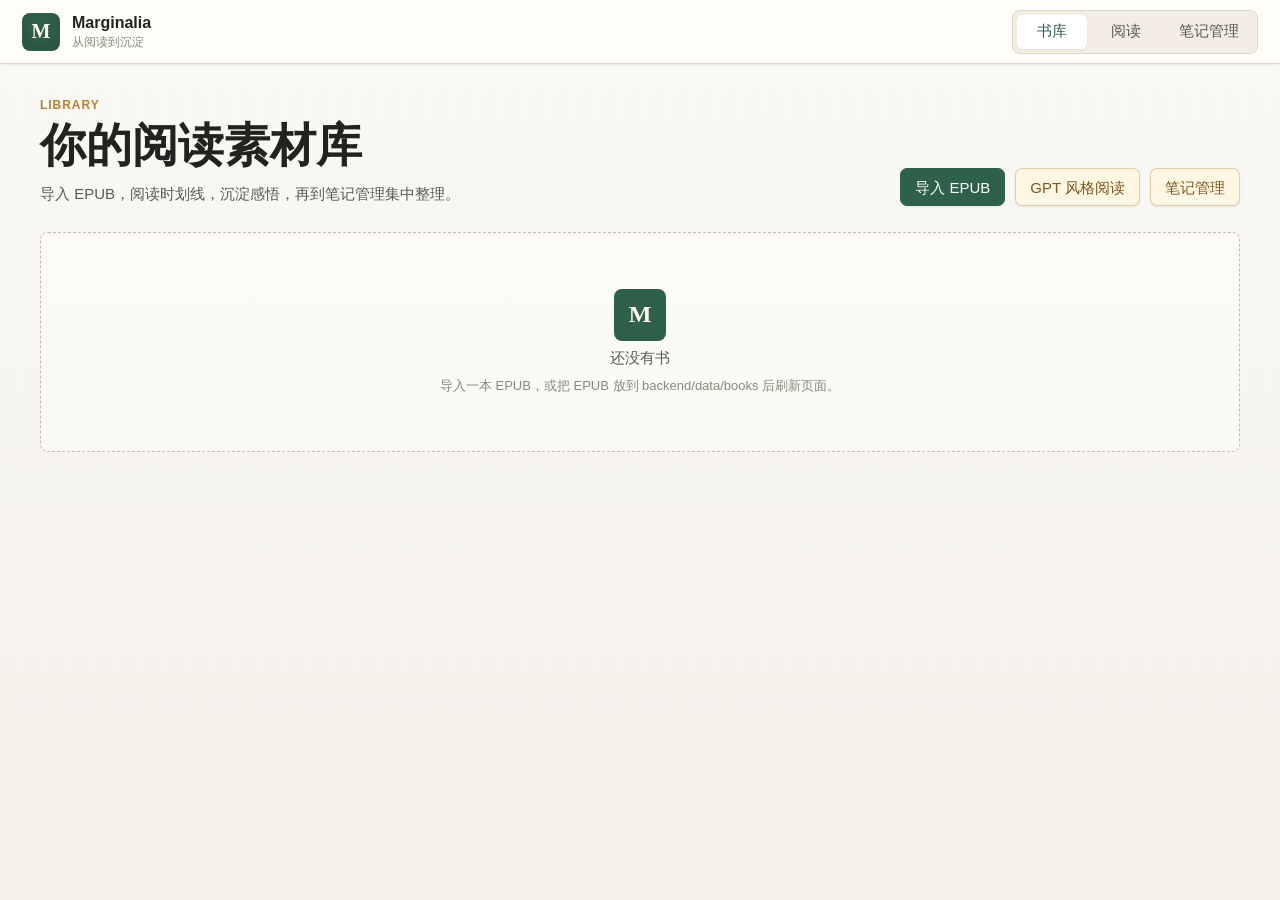
==== frontend/index.html @ d023eeb9 "Fix six reader-rework review findings 1. README.md: rewrite /book-chat/ description (it is a GPT-sty" ====
<!DOCTYPE html>
<html lang="zh-CN">
<head>
  <meta charset="UTF-8">
  <meta name="viewport" content="width=device-width, initial-scale=1.0, viewport-fit=cover">
  <meta name="theme-color" content="#2f3a32">
  <meta name="description" content="Marginalia - 阅读划线、读书感悟与笔记管理">
  <link rel="manifest" href="manifest.json">
  <title>Marginalia</title>
  <link rel="stylesheet" href="style.css?v=34">
  <script src="jszip.min.js"></script>
  <script src="epub.min.js"></script>
</head>
<body>
  <div id="app" class="app-container">
    <nav class="app-nav" aria-label="主导航">
      <div class="brand">
        <span class="brand-mark">M</span>
        <div class="brand-copy">
          <strong>Marginalia</strong>
          <span>从阅读到沉淀</span>
        </div>
      </div>
      <div class="nav-tabs">
        <button class="nav-tab active" id="btn-nav-library" type="button">
          <span class="nav-tab-icon" aria-hidden="true">▤</span><span>书库</span>
        </button>
        <button class="nav-tab" id="btn-nav-read" type="button">
          <span class="nav-tab-icon" aria-hidden="true">◇</span><span>阅读</span>
        </button>
        <button class="nav-tab" id="btn-nav-create" type="button">
          <span class="nav-tab-icon" aria-hidden="true">✎</span><span>笔记管理</span>
        </button>
      </div>
    </nav>

    <section class="operation-status" id="operation-status" aria-live="polite" hidden>
      <div class="operation-status-copy">
        <strong id="operation-status-message">正在处理书籍…</strong>
        <span id="operation-status-detail"></span>
      </div>
      <div class="operation-status-progress" id="operation-status-progress" hidden
           role="progressbar" aria-valuemin="0" aria-valuemax="100">
        <div class="operation-status-progress-bar" id="operation-status-progress-bar"></div>
      </div>
      <button class="btn btn-ghost btn-sm" id="btn-operation-retry" type="button" hidden>重试上传</button>
      <button class="operation-status-close" id="btn-operation-close" type="button" title="关闭提示">×</button>
    </section>

    <div id="library-view" class="view active">
      <header class="library-header">
        <div class="page-heading">
          <span class="eyebrow">Library</span>
          <h1 class="app-title">你的阅读素材库</h1>
          <p class="app-subtitle">导入 EPUB，阅读时划线，沉淀感悟，再到笔记管理集中整理。</p>
        </div>
        <div class="library-actions">
          <label class="btn btn-primary import-btn">
            导入 EPUB
            <input type="file" id="file-input" accept=".epub" hidden>
          </label>
          <a class="btn btn-secondary" id="btn-book-chat" href="/book-chat/">GPT 风格阅读</a>
          <button class="btn btn-secondary" id="btn-library-create" type="button">笔记管理</button>
        </div>
      </header>

      <main class="book-list" id="book-list">
        <div class="empty-state" id="empty-library">
          <div class="empty-icon">M</div>
          <p>还没有书</p>
          <p class="empty-hint">导入一本 EPUB，或把 EPUB 放到 backend/data/books 后刷新页面。</p>
        </div>
      </main>
    </div>

    <div id="reader-view" class="view">
      <div class="reader-toolbar">
        <div class="reader-toolbar-leading">
          <button class="btn btn-ghost" id="btn-back" title="返回主界面" type="button" aria-label="返回主界面">←</button>
          <span class="reader-product-name">Marginalia</span>
        </div>
        <div class="toolbar-info">
          <span class="book-title-label" id="toolbar-book-title">未打开书籍</span>
          <span class="chapter-label" id="toolbar-chapter">选择一本书开始阅读</span>
        </div>
        <button class="btn btn-secondary reader-tools-trigger" id="btn-reader-tools" type="button"
                aria-expanded="false" aria-controls="reader-tool-panel">
          工具
        </button>
      </div>

      <div class="reader-tool-panel" id="reader-tool-panel" hidden>
        <div class="reader-tool-actions" aria-label="阅读工具">
          <button class="btn btn-ghost" id="btn-toggle-navigator" title="切换目录与书签" type="button"
                  aria-expanded="false" aria-controls="reader-navigator">目录与书签</button>
          <button class="btn btn-ghost" id="btn-add-bookmark" title="添加当前位置为书签" type="button">书签</button>
          <button class="btn btn-ghost" id="btn-toggle-notes" title="切换划线面板" type="button"
                  aria-expanded="false" aria-controls="notes-panel">划线面板</button>
          <button class="btn btn-ghost" id="btn-toggle-search" title="搜索本书" type="button"
                  aria-expanded="false" aria-controls="search-panel">搜索</button>
          <button class="btn btn-ghost" id="btn-toggle-reader-auto-hide" title="切换阅读控制栏自动收起" type="button"
                  aria-pressed="true">自动收起：开</button>
          <button class="btn btn-ghost btn-sync" id="btn-sync" disabled type="button">
            <span class="sync-label">同步</span>
            <span class="sync-badge" id="sync-badge" hidden>0</span>
          </button>
        </div>
        <section class="reader-typography" aria-labelledby="reader-typography-title">
          <div class="reader-typography-heading">
            <strong id="reader-typography-title">阅读排版</strong>
            <span>仅调整正文显示，不改变书籍内容</span>
          </div>
          <div class="reader-typography-fields">
            <label class="reader-font-family-field" for="reader-font-family">
              <span>阅读字体</span>
              <select id="reader-font-family">
                <option value="original">原书排版</option>
                <option value="serif">宋体</option>
                <option value="sans">黑体</option>
                <option value="kai">楷体</option>
              </select>
            </label>
            <div class="reader-font-size-field" role="group" aria-labelledby="reader-font-size-label">
              <div class="reader-typography-value-row">
                <span id="reader-font-size-label">正文字号</span>
                <output id="reader-font-size-value" for="reader-font-size">100%</output>
              </div>
              <div class="reader-font-size-controls">
                <button class="btn btn-ghost reader-font-step" id="btn-reader-font-decrease" type="button" aria-label="减小正文字号">A−</button>
                <input id="reader-font-size" type="range" min="60" max="200" step="5" value="100" aria-label="正文字号百分比">
                <button class="btn btn-ghost btn-sm" id="btn-reader-font-reset" type="button">恢复默认</button>
                <button class="btn btn-ghost reader-font-step" id="btn-reader-font-increase" type="button" aria-label="增大正文字号">A＋</button>
              </div>
            </div>
            <div class="reader-spacing-field" role="group" aria-labelledby="reader-line-height-label">
              <div class="reader-typography-value-row">
                <span id="reader-line-height-label">行间距</span>
                <output id="reader-line-height-value" for="reader-line-height">1.7</output>
              </div>
              <div class="reader-spacing-controls">
                <input id="reader-line-height" type="range" min="1.2" max="2.4" step="0.1" value="1.7" aria-label="正文行间距">
                <button class="btn btn-ghost btn-sm" id="btn-reader-line-height-reset" type="button">恢复默认</button>
              </div>
            </div>
            <div class="reader-spacing-field" role="group" aria-labelledby="reader-paragraph-spacing-label">
              <div class="reader-typography-value-row">
                <span id="reader-paragraph-spacing-label">段落间距</span>
                <output id="reader-paragraph-spacing-value" for="reader-paragraph-spacing">0.5em</output>
              </div>
              <div class="reader-spacing-controls">
                <input id="reader-paragraph-spacing" type="range" min="0" max="2" step="0.1" value="0.5" aria-label="正文段落间距">
                <button class="btn btn-ghost btn-sm" id="btn-reader-paragraph-spacing-reset" type="button">恢复默认</button>
              </div>
            </div>
          </div>
        </section>
      </div>

      <aside class="reader-navigator collapsed" id="reader-navigator" aria-label="目录与书签" aria-hidden="true">
        <div class="reader-navigator-header">
          <div>
            <span class="eyebrow">Navigation</span>
            <h3>目录与书签</h3>
          </div>
          <button class="btn btn-ghost btn-sm" id="btn-close-navigator" type="button" aria-label="收起目录与书签">收起</button>
        </div>
        <div class="reader-navigator-content">
          <section class="toc-section" aria-labelledby="toc-heading">
            <div class="navigator-section-heading" id="toc-heading">章节目录</div>
            <nav class="toc-list" id="toc-list" aria-label="章节目录">
              <div class="empty-toc">正在读取目录…</div>
            </nav>
          </section>
          <section class="bookmarks-section" aria-labelledby="bookmarks-heading">
            <div class="navigator-section-heading" id="bookmarks-heading">
              <span>书签</span>
              <span class="bookmarks-count" id="bookmarks-count">0</span>
            </div>
            <div class="bookmarks-list" id="bookmarks-list">
              <div class="empty-bookmarks">还没有书签</div>
            </div>
          </section>
        </div>
        <div class="reader-location" aria-label="当前位置">
          <span class="progress-text" id="progress-text">0%</span>
          <span class="page-text" id="page-text">页码计算中...</span>
        </div>
      </aside>

      <button class="reader-navigator-reveal" id="btn-reveal-navigator" type="button"
              aria-label="展开目录与书签" title="展开目录与书签">目录</button>

      <div class="reader-main notes-collapsed">
        <div class="reader-viewport">
          <div class="reader-epub-host" id="epub-container">
          <div class="reader-loading" id="reader-loading" role="status" aria-live="polite" hidden>
            <div class="reader-loading-spinner" aria-hidden="true"></div>
            <div class="reader-loading-copy">
              <strong id="reader-loading-message">正在加载…</strong>
              <span id="reader-loading-detail">请稍候</span>
            </div>
            <div class="reader-loading-progress" id="reader-loading-progress" hidden>
              <div class="reader-loading-progress-bar" id="reader-loading-progress-bar"></div>
              <span class="reader-loading-progress-text" id="reader-loading-progress-text">0%</span>
            </div>
          </div>
          </div>
          <aside class="search-panel" id="search-panel" hidden>
            <div class="search-panel-header">
              <div class="search-panel-title">
                <h3>搜索本书</h3>
                <span class="search-count" id="search-count">0 条</span>
              </div>
              <button class="btn btn-ghost btn-sm mobile-panel-close" id="btn-close-search-panel" type="button">关闭</button>
              <div class="toolbar-search" id="toolbar-search" hidden>
                <input class="search-input" id="search-input" placeholder="搜索本书…" aria-label="搜索本书" type="search" autocomplete="off">
                <button class="btn btn-primary btn-search" id="btn-search" title="搜索" type="button">搜索</button>
                <button class="btn btn-ghost btn-search-close" id="btn-search-close" title="关闭搜索" type="button" hidden>关闭</button>
              </div>
            </div>
            <div class="search-results" id="search-results">
              <div class="empty-search">输入关键词搜索本书内容</div>
            </div>
          </aside>
        </div>
        <aside class="notes-panel collapsed" id="notes-panel">
          <div class="notes-panel-header">
            <div>
              <h3>划线与感悟</h3>
              <p>展开后可定位原文或编辑感悟。</p>
            </div>
            <div class="notes-panel-actions">
              <span class="notes-count" id="notes-count">0 条</span>
              <button class="btn btn-ghost btn-sm mobile-panel-close" id="btn-close-notes-panel" type="button">关闭</button>
            </div>
          </div>
          <div class="notes-list" id="notes-list">
            <div class="empty-notes">
              <p>选中文字开始划线</p>
              <p class="empty-hint">划线后可以补充感悟和标签。</p>
            </div>
          </div>
        </aside>
      </div>

      <button class="reader-notes-reveal" id="btn-reveal-notes" type="button"
              aria-label="展开划线与感悟" title="展开划线与感悟">划线</button>

      <button class="reader-panel-backdrop" id="reader-panel-backdrop" type="button"
              aria-label="关闭阅读工具面板" hidden></button>

      <button class="reader-chrome-reveal" id="btn-reveal-reader-chrome" type="button"
              aria-label="显示阅读控制栏" title="显示阅读控制栏">工具栏</button>

    </div>

    <div id="creation-view" class="view">
      <header class="creation-header notes-management-header notes-shell-section">
        <button class="btn btn-ghost" id="btn-notes-back" type="button">返回主界面</button>
        <div class="page-heading">
          <span class="eyebrow">Notes</span>
          <h1>笔记管理</h1>
          <p>集中整理划线、感悟与同步状态。</p>
        </div>
        <div class="creation-actions notes-management-actions">
          <span class="notes-data-status" id="notes-data-status">尚未加载笔记</span>
          <button class="btn btn-primary" id="btn-export-notes-markdown" type="button" aria-describedby="notes-export-help">导出 Markdown</button>
          <span class="visually-hidden" id="notes-export-help">在线导出完整筛选结果；离线导出可能不完整。待同步和回收站视图不可导出。</span>
          <button class="btn btn-secondary" id="btn-toggle-notes-trash" type="button" aria-pressed="false">回收站</button>
        </div>
      </header>

      <section class="notes-filter-row notes-shell-section" aria-label="筛选笔记">
        <label class="notes-search-field">
          <span>搜索笔记</span>
          <input id="notes-search" type="search" placeholder="搜索划线或感悟">
        </label>
        <label>
          <span>书籍</span>
          <select id="notes-book-filter"><option value="">全部书籍</option></select>
        </label>
        <label>
          <span>标签</span>
          <select id="notes-tag-filter"><option value="">全部标签</option></select>
        </label>
        <label>
          <span>内容类型</span>
          <select id="notes-kind-filter">
            <option value="">全部类型</option>
            <option value="highlight">仅划线</option>
            <option value="reflected">有感悟</option>
          </select>
        </label>
        <label>
          <span>高亮颜色</span>
          <select id="notes-color-filter"><option value="">全部颜色</option><option value="yellow">黄色</option><option value="green">绿色</option><option value="blue">蓝色</option><option value="pink">粉色</option></select>
        </label>
        <label>
          <span>排序</span>
          <select id="notes-sort">
            <option value="updated_desc">最近更新</option>
            <option value="created_desc">最近创建</option>
            <option value="book">书名</option>
            <option value="position">阅读位置</option>
          </select>
        </label>
        <label class="notes-pending-filter">
          <span>数据范围</span>
          <select id="notes-pending-only">
            <option value="all">全部数据</option>
            <option value="pending">待同步</option>
          </select>
        </label>
        <button class="btn btn-ghost" id="btn-clear-note-filters" type="button">清空筛选</button>
      </section>

      <section class="notes-batch-bar notes-shell-section" aria-label="批量操作">
        <label><input id="notes-select-page" type="checkbox" aria-label="全选当前页"> 全选当前页</label>
        <strong id="notes-selection-count">已选择 0 条</strong>
        <button class="btn btn-secondary btn-sm" id="btn-batch-add-tag" type="button" disabled>添加标签</button>
        <button class="btn btn-secondary btn-sm" id="btn-batch-remove-tag" type="button" disabled>移除标签</button>
        <button class="btn btn-danger btn-sm" id="btn-batch-trash" type="button" disabled>移入回收站</button>
      </section>

      <section class="notes-trash-actions notes-shell-section" id="notes-trash-actions" aria-label="回收站操作" hidden>
        <button class="btn btn-secondary" id="btn-batch-restore" type="button" disabled>恢复</button>
        <button class="btn btn-danger" id="btn-batch-delete" type="button" disabled>永久删除</button>
        <button class="btn btn-danger" id="btn-empty-trash" type="button">清空回收站</button>
      </section>

      <main class="notes-management-layout notes-shell-section">
        <section class="notes-list-pane" aria-label="笔记列表">
          <div class="notes-management-list" id="notes-management-list">
            <div class="empty-state notes-empty-state">
              <p>还没有可显示的笔记</p>
              <p class="empty-hint">数据加载将在下一阶段接入。</p>
            </div>
          </div>
          <nav class="notes-pagination" aria-label="笔记分页">
            <button class="btn btn-ghost btn-sm" id="btn-notes-previous" type="button" disabled>上一页</button>
            <span id="notes-page-status">第 1 页</span>
            <button class="btn btn-ghost btn-sm" id="btn-notes-next" type="button" disabled>下一页</button>
          </nav>
        </section>
        <aside class="notes-detail-pane" id="notes-detail-pane" aria-label="笔记详情">
          <div class="empty-state">
            <p>选择一条笔记查看详情</p>
            <p class="empty-hint">可编辑感悟、标签和高亮颜色。</p>
          </div>
        </aside>
      </main>

      <div id="notes-unsaved-dialog" class="modal-overlay" hidden>
        <div class="modal-card" role="dialog" aria-modal="true" aria-labelledby="notes-unsaved-title">
          <div class="modal-header"><h3 id="notes-unsaved-title">有未保存的修改</h3></div>
          <div class="modal-body"><p>离开前要如何处理当前修改？</p></div>
          <div class="modal-footer">
            <button class="btn btn-ghost" type="button">取消</button>
            <button class="btn btn-secondary" type="button">放弃修改</button>
            <button class="btn btn-primary" type="button">保存并继续</button>
          </div>
        </div>
      </div>

      <div id="notes-count-confirm-dialog" class="modal-overlay" hidden>
        <div class="modal-card" role="dialog" aria-modal="true" aria-labelledby="notes-count-confirm-title">
          <div class="modal-header"><h3 id="notes-count-confirm-title">确认批量操作</h3></div>
          <div class="modal-body"><p id="notes-count-confirm-message">将处理 0 条笔记。</p><label id="notes-batch-tag-field" hidden>批量标签<input id="notes-batch-tags" aria-label="批量标签" placeholder="标签，用逗号分隔"></label></div>
          <div class="modal-footer">
            <button class="btn btn-ghost" type="button">取消</button>
            <button class="btn btn-danger" type="button">确认</button>
          </div>
        </div>
      </div>

      <p class="visually-hidden" id="notes-live-status" role="status" aria-live="polite">笔记管理页面已打开</p>
    </div>

    <div id="selection-toolbar" class="selection-toolbar" hidden>
      <button class="btn-highlight swatch-yellow" data-color="yellow" title="黄色高亮" aria-label="黄色高亮" type="button"></button>
      <button class="btn-highlight swatch-green" data-color="green" title="绿色高亮" aria-label="绿色高亮" type="button"></button>
      <button class="btn-highlight swatch-blue" data-color="blue" title="蓝色高亮" aria-label="蓝色高亮" type="button"></button>
      <button class="btn-highlight swatch-pink" data-color="pink" title="粉色高亮" aria-label="粉色高亮" type="button"></button>
      <button class="btn-note" id="btn-add-note" title="写感悟" type="button">笔记</button>
    </div>

    <div id="note-modal" class="modal-overlay" hidden>
      <div class="modal-card" role="dialog" aria-modal="true" aria-labelledby="note-modal-title">
        <div class="modal-header">
          <h3 id="note-modal-title">写感悟</h3>
          <button class="btn btn-ghost modal-close" id="btn-close-modal" type="button">关闭</button>
        </div>
        <div class="modal-body">
          <div class="highlight-preview" id="note-preview-text"></div>
          <textarea id="note-textarea" placeholder="写下你的想法" rows="5" aria-label="感悟内容"></textarea>
          <div class="tag-input-area">
            <label class="tag-label" id="tag-input-label" for="tag-input">标签，逗号分隔</label>
            <input type="text" id="tag-input" placeholder="金句, 反思, 哲学" aria-labelledby="tag-input-label">
          </div>
        </div>
        <div class="modal-footer">
          <button class="btn btn-danger btn-sm" id="btn-delete-note" hidden type="button">删除</button>
          <button class="btn btn-primary" id="btn-save-note" type="button">保存</button>
        </div>
      </div>
    </div>

    <div id="book-delete-modal" class="modal-overlay" hidden>
      <div class="modal-card" role="dialog" aria-modal="true" aria-labelledby="book-delete-modal-title" aria-describedby="book-delete-message">
        <div class="modal-header">
          <h3 id="book-delete-modal-title">删除书籍</h3>
          <button class="btn btn-ghost modal-close" id="btn-cancel-book-delete" type="button">取消</button>
        </div>
        <div class="modal-body">
          <p id="book-delete-message"></p>
          <p class="empty-hint">删除后端 AI 数据会同时清理上传的 EPUB、索引和全部问答会话。</p>
        </div>
        <div class="modal-footer">
          <button class="btn btn-secondary" id="btn-delete-local-book" type="button">仅移出本机</button>
          <button class="btn btn-danger" id="btn-delete-all-book-data" type="button">同时删除 AI 数据</button>
        </div>
      </div>
    </div>

    <div id="toast" class="toast" hidden></div>
  </div>

  <script src="app.js?v=34"></script>
</body>
</html>
---- frontend/style.css ----
:root {
  --bg: #f4f1ea;
  --bg-ink: #ebe4d8;
  --surface: #fffdf8;
  --surface-raised: #ffffff;
  --surface-muted: #f8f5ee;
  --paper: #fffaf0;
  --ink: #20231f;
  --ink-soft: #575c50;
  --ink-muted: #87897e;
  --line: #ded6c8;
  --line-strong: #c8bcaa;
  --accent: #2f604a;
  --accent-hover: #244d3b;
  --accent-soft: #e5f0e8;
  --gold: #b8812f;
  --danger: #b34235;
  --success: #2d7d4a;
  --yellow: #f6d86f;
  --green: #9ccc90;
  --blue: #96c3df;
  --pink: #e8a3b0;
  --shadow-sm: 0 1px 2px rgba(55, 45, 31, 0.08);
  --shadow-md: 0 10px 28px rgba(55, 45, 31, 0.12);
  --shadow-lg: 0 22px 60px rgba(55, 45, 31, 0.18);
  --radius: 8px;
  --radius-lg: 12px;
  --transition-fast: 150ms ease;
  --font-sans: -apple-system, BlinkMacSystemFont, "Segoe UI", "PingFang SC", "Microsoft YaHei", sans-serif;
  --font-serif: "Noto Serif SC", "Source Han Serif SC", "Songti SC", Georgia, serif;
  --nav-height: 64px;
  --toolbar-height: 58px;
  --footer-height: 0px;
}

*,
*::before,
*::after {
  box-sizing: border-box;
}

html,
body {
  height: 100%;
  margin: 0;
  overflow: hidden;
  color: var(--ink);
  background:
    linear-gradient(180deg, rgba(255, 255, 255, 0.55), rgba(244, 241, 234, 0.88)),
    repeating-linear-gradient(90deg, rgba(102, 86, 57, 0.025) 0 1px, transparent 1px 12px),
    var(--bg);
  font-family: var(--font-sans);
  font-size: 15px;
  -webkit-font-smoothing: antialiased;
}

button,
input,
textarea,
select {
  font: inherit;
}

button {
  color: inherit;
}

input,
textarea,
select {
  width: 100%;
  border: 1px solid var(--line);
  border-radius: var(--radius);
  background: rgba(255, 253, 248, 0.94);
  color: var(--ink);
  outline: none;
  transition: border-color 0.15s ease, box-shadow 0.15s ease, background 0.15s ease;
}

input,
select {
  min-height: 40px;
  padding: 9px 11px;
}

textarea {
  min-height: 112px;
  padding: 11px 12px;
  line-height: 1.65;
  resize: vertical;
}

input:focus,
textarea:focus,
select:focus {
  border-color: var(--accent);
  background: var(--surface-raised);
  box-shadow: 0 0 0 3px rgba(47, 96, 74, 0.14);
}

button:focus-visible,
.btn:focus-visible,
input:focus-visible,
textarea:focus-visible,
select:focus-visible,
[role="button"]:focus-visible {
  outline: 2px solid var(--accent);
  outline-offset: 3px;
}

::selection {
  background: rgba(246, 216, 111, 0.7);
}

[hidden] {
  display: none !important;
}

.app-container {
  height: 100%;
  display: flex;
  flex-direction: column;
  overflow: hidden;
}

.app-nav {
  height: var(--nav-height);
  flex-shrink: 0;
  display: flex;
  align-items: center;
  justify-content: space-between;
  gap: 18px;
  padding: 10px 22px;
  border-bottom: 1px solid rgba(157, 142, 118, 0.38);
  background: rgba(255, 253, 248, 0.9);
  backdrop-filter: blur(16px);
  box-shadow: var(--shadow-sm);
  z-index: 20;
  overflow: hidden;
  transition:
    height 0.24s ease,
    padding 0.24s ease,
    border-color 0.24s ease,
    transform 0.24s ease,
    opacity 0.18s ease;
}

body.reader-chrome-hidden .app-nav {
  height: 0;
  min-height: 0;
  padding-top: 0;
  padding-bottom: 0;
  border-color: transparent;
  opacity: 0;
  visibility: hidden;
  pointer-events: none;
  transform: translateY(-100%);
}

.brand {
  min-width: 0;
  display: flex;
  align-items: center;
  gap: 12px;
}

.brand-mark {
  width: 38px;
  height: 38px;
  display: grid;
  place-items: center;
  border: 1px solid rgba(47, 96, 74, 0.24);
  border-radius: 8px;
  background: #2f604a;
  color: #fffaf0;
  font-family: Georgia, serif;
  font-weight: 700;
  font-size: 20px;
  box-shadow: inset 0 -8px 18px rgba(0, 0, 0, 0.12);
}

.brand-copy {
  min-width: 0;
  display: flex;
  flex-direction: column;
  line-height: 1.2;
}

.brand-copy strong {
  font-size: 16px;
  letter-spacing: 0;
}

.brand-copy span {
  margin-top: 3px;
  color: var(--ink-muted);
  font-size: 12px;
}

.nav-tabs {
  display: inline-flex;
  align-items: center;
  gap: 4px;
  padding: 4px;
  border: 1px solid var(--line);
  border-radius: 8px;
  background: rgba(239, 233, 223, 0.76);
}

.nav-tab {
  min-width: 70px;
  height: 34px;
  padding: 0 14px;
  border: 0;
  border-radius: 6px;
  background: transparent;
  color: var(--ink-soft);
  cursor: pointer;
  transition: background 0.15s ease, color 0.15s ease, box-shadow 0.15s ease;
}

.nav-tab:hover {
  color: var(--ink);
  background: rgba(255, 255, 255, 0.55);
}

.nav-tab.active {
  color: var(--accent);
  background: var(--surface-raised);
  box-shadow: var(--shadow-sm);
}

.nav-tab-icon {
  display: none;
}

.view {
  flex: 1;
  min-height: 0;
  display: none;
  overflow: hidden;
}

.view.active {
  display: flex;
}

#library-view,
#creation-view {
  flex-direction: column;
  overflow-y: auto;
}

.library-header,
.creation-header {
  display: flex;
  align-items: flex-end;
  justify-content: space-between;
  gap: 22px;
  padding: 34px 40px 22px;
}

.page-heading {
  max-width: 720px;
}

.eyebrow {
  display: block;
  margin-bottom: 8px;
  color: var(--gold);
  font-size: 12px;
  font-weight: 700;
  letter-spacing: 0.08em;
  text-transform: uppercase;
}

.app-title,
.page-heading h1 {
  margin: 0;
  font-family: var(--font-serif);
  font-size: clamp(30px, 4vw, 46px);
  line-height: 1.12;
  font-weight: 700;
  letter-spacing: 0;
}

.app-subtitle,
.page-heading p,
.pane-heading p {
  margin: 10px 0 0;
  color: var(--ink-soft);
  line-height: 1.65;
}

.library-actions,
.creation-actions {
  display: flex;
  align-items: center;
  gap: 10px;
  flex-wrap: wrap;
}

.btn {
  min-height: 38px;
  display: inline-flex;
  align-items: center;
  justify-content: center;
  gap: 7px;
  padding: 9px 14px;
  border: 1px solid var(--line);
  border-radius: 7px;
  background: var(--surface-raised);
  color: var(--ink);
  cursor: pointer;
  text-decoration: none;
  line-height: 1;
  white-space: nowrap;
  box-shadow: var(--shadow-sm);
  transition: transform 0.12s ease, border-color 0.15s ease, background 0.15s ease, color 0.15s ease, box-shadow 0.15s ease;
}

.btn:hover:not(:disabled) {
  transform: translateY(-1px);
  border-color: var(--line-strong);
  box-shadow: 0 8px 20px rgba(55, 45, 31, 0.12);
}

.btn:active:not(:disabled) {
  transform: translateY(0);
}

.btn:disabled {
  cursor: not-allowed;
  opacity: 0.55;
  box-shadow: none;
}

.btn-primary {
  border-color: var(--accent);
  background: var(--accent);
  color: #fffdf8;
}

.btn-primary:hover:not(:disabled) {
  border-color: var(--accent-hover);
  background: var(--accent-hover);
}

.btn-secondary {
  border-color: rgba(184, 129, 47, 0.36);
  background: #fff7e4;
  color: #7c571c;
}

.btn-ghost {
  border-color: transparent;
  background: transparent;
  box-shadow: none;
  color: var(--ink-soft);
}

.btn-ghost:hover:not(:disabled) {
  background: rgba(47, 96, 74, 0.08);
  color: var(--accent);
  box-shadow: none;
}

.btn-danger {
  border-color: var(--danger);
  background: var(--danger);
  color: #fff;
}

.btn-sm {
  min-height: 32px;
  padding: 7px 10px;
  font-size: 13px;
}

.import-btn {
  position: relative;
  overflow: hidden;
}

.operation-status {
  width: min(920px, calc(100% - 36px));
  margin: 14px auto 0;
  display: grid;
  grid-template-columns: minmax(0, 1fr) minmax(120px, 260px) auto auto;
  align-items: center;
  gap: 12px;
  padding: 12px 14px;
  border: 1px solid rgba(47, 96, 74, 0.28);
  border-radius: 10px;
  background: rgba(247, 250, 245, 0.96);
  box-shadow: var(--shadow-md);
  color: var(--ink);
}

.operation-status[hidden] {
  display: none;
}

.operation-status[data-tone="warning"] {
  border-color: rgba(177, 116, 28, 0.38);
  background: rgba(255, 248, 232, 0.98);
}

.operation-status[data-tone="error"] {
  border-color: rgba(179, 66, 53, 0.38);
  background: rgba(255, 241, 238, 0.98);
}

.operation-status-copy {
  min-width: 0;
  display: grid;
  gap: 3px;
}

.operation-status-copy strong,
.operation-status-copy span {
  overflow: hidden;
  text-overflow: ellipsis;
  white-space: nowrap;
}

.operation-status-copy span {
  color: var(--ink-muted);
  font-size: 12px;
}

.operation-status-progress {
  position: relative;
  height: 8px;
  overflow: hidden;
  border-radius: 999px;
  background: rgba(47, 96, 74, 0.14);
}

.operation-status-progress[hidden] {
  display: none;
}

.operation-status-progress-bar {
  width: 0;
  height: 100%;
  border-radius: inherit;
  background: linear-gradient(90deg, var(--accent), #6c9a63);
  transition: width 0.15s ease;
}

.operation-status-close {
  width: 30px;
  height: 30px;
  border: 0;
  border-radius: 999px;
  background: transparent;
  color: var(--ink-muted);
  font-size: 20px;
  cursor: pointer;
}

/* v2 keeps the reader immersive: while reading, the upload/index status
   floats at the bottom instead of sitting in the layout flow above the
   reader toolbar. */
body.reader-active .operation-status {
  position: fixed;
  bottom: calc(var(--footer-height) + 14px);
  left: 50%;
  z-index: 45;
  margin: 0;
  transform: translateX(-50%);
}

.book-list {
  width: 100%;
  display: grid;
  grid-template-columns: repeat(auto-fill, minmax(240px, 1fr));
  gap: 16px;
  padding: 4px 40px 40px;
}

.empty-state,
.empty-notes {
  grid-column: 1 / -1;
  min-height: 220px;
  display: grid;
  place-items: center;
  align-content: center;
  gap: 8px;
  border: 1px dashed var(--line-strong);
  border-radius: var(--radius);
  background: rgba(255, 253, 248, 0.58);
  color: var(--ink-soft);
  text-align: center;
}

.empty-state p,
.empty-notes p {
  margin: 0;
}

.empty-icon {
  width: 52px;
  height: 52px;
  display: grid;
  place-items: center;
  border-radius: 8px;
  background: #2f604a;
  color: #fffaf0;
  font-family: Georgia, serif;
  font-size: 24px;
  font-weight: 700;
}

.empty-hint {
  color: var(--ink-muted);
  font-size: 13px;
  line-height: 1.55;
}

.book-card {
  position: relative;
  min-height: 170px;
  display: grid;
  grid-template-columns: 74px 1fr;
  gap: 14px;
  padding: 16px;
  border: 1px solid rgba(157, 142, 118, 0.35);
  border-radius: var(--radius);
  background: linear-gradient(135deg, rgba(255, 253, 248, 0.98), rgba(250, 244, 234, 0.88));
  box-shadow: var(--shadow-sm);
  cursor: pointer;
  transition: transform 0.15s ease, border-color 0.15s ease, box-shadow 0.15s ease;
}

.book-card:hover {
  transform: translateY(-2px);
  border-color: rgba(47, 96, 74, 0.35);
  box-shadow: var(--shadow-md);
}

.book-card-cover {
  width: 74px;
  height: 104px;
  display: grid;
  place-items: center;
  border-radius: 6px;
  background:
    linear-gradient(90deg, rgba(0, 0, 0, 0.1) 0 8px, transparent 8px),
    linear-gradient(145deg, #315c48, #203f34);
  color: transparent;
  box-shadow: inset 0 0 0 1px rgba(255, 255, 255, 0.18), 0 10px 18px rgba(38, 54, 45, 0.18);
}

.book-card-cover::after {
  content: "M";
  color: #f8e9c8;
  font-family: Georgia, serif;
  font-size: 28px;
  font-weight: 700;
}

.book-card-info {
  min-width: 0;
  display: flex;
  flex-direction: column;
}

.book-card-title {
  display: -webkit-box;
  -webkit-line-clamp: 2;
  -webkit-box-orient: vertical;
  overflow: hidden;
  font-family: var(--font-serif);
  font-size: 18px;
  font-weight: 700;
  line-height: 1.35;
}

.book-card-author,
.book-card-meta,
.note-item-meta {
  color: var(--ink-muted);
  font-size: 12px;
  line-height: 1.45;
}

.book-card-author {
  margin-top: 7px;
}

.book-card-meta {
  margin-top: auto;
  padding-top: 12px;
}

.book-transfer-status {
  margin-top: 8px;
  display: flex;
  align-items: center;
  gap: 7px;
  color: var(--ink-muted);
  font-size: 12px;
}

.book-transfer-status[data-state="failed"],
.book-transfer-status[data-state="local_only"] {
  color: var(--danger);
}

.book-transfer-progress {
  flex: 1;
  min-width: 56px;
  height: 5px;
  overflow: hidden;
  border-radius: 999px;
  background: rgba(47, 96, 74, 0.14);
}

.book-transfer-progress > span {
  display: block;
  height: 100%;
  border-radius: inherit;
  background: var(--accent);
}

.book-transfer-retry {
  border: 0;
  padding: 0;
  background: transparent;
  color: var(--accent);
  font: inherit;
  font-weight: 700;
  cursor: pointer;
}

.book-card-progress {
  height: 5px;
  margin-top: 10px;
  overflow: hidden;
  border-radius: 999px;
  background: rgba(47, 96, 74, 0.12);
}

.book-card-progress-bar {
  height: 100%;
  border-radius: inherit;
  background: linear-gradient(90deg, var(--accent), #6c9a63);
}

.book-card-delete {
  position: absolute;
  right: 10px;
  top: 10px;
  width: 30px;
  height: 30px;
  border: 1px solid rgba(179, 66, 53, 0.2);
  border-radius: 6px;
  background: rgba(255, 255, 255, 0.86);
  color: transparent;
  cursor: pointer;
}

.book-card-delete::before {
  content: "x";
  color: var(--danger);
  font-weight: 700;
}

#reader-view {
  position: relative;
  flex-direction: column;
  background:
    radial-gradient(circle at 50% 0, rgba(255, 253, 248, 0.7), transparent 38%),
    linear-gradient(90deg, rgba(229, 220, 205, 0.82), rgba(247, 242, 233, 0.94) 50%, rgba(229, 220, 205, 0.82));
  isolation: isolate;
}

.reader-toolbar {
  position: absolute;
  right: 0;
  left: 0;
  z-index: 50;
  display: flex;
  align-items: center;
  gap: 14px;
  border-color: rgba(157, 142, 118, 0.28);
  background: linear-gradient(180deg, rgba(255, 253, 248, 0.9), rgba(249, 245, 237, 0.84));
  backdrop-filter: blur(18px) saturate(0.9);
  overflow: hidden;
  transition:
    border-color 0.24s ease,
    opacity 0.18s ease,
    transform 0.24s ease;
}

.reader-toolbar {
  top: 0;
  height: var(--toolbar-height);
  padding: 8px 20px;
  border-bottom: 1px solid rgba(157, 142, 118, 0.28);
  box-shadow: 0 1px rgba(255, 255, 255, 0.68) inset, 0 8px 24px rgba(55, 45, 31, 0.045);
}

#reader-view.reader-chrome-hidden .reader-toolbar {
  border-color: transparent;
  opacity: 0;
  visibility: hidden;
  pointer-events: none;
}

#reader-view.reader-chrome-hidden .reader-toolbar {
  transform: translateY(-100%);
}

.reader-tools-trigger {
  min-width: 82px;
}

.reader-tool-panel {
  position: absolute;
  top: calc(var(--toolbar-height) + 10px);
  right: 18px;
  left: 18px;
  z-index: 55;
  display: grid;
  grid-template-columns: minmax(0, 1fr);
  align-items: center;
  gap: 12px;
  padding: 10px 18px;
  border: 1px solid rgba(157, 142, 118, 0.3);
  border-radius: var(--radius-lg);
  background: linear-gradient(135deg, rgba(255, 253, 248, 0.98), rgba(245, 239, 229, 0.96));
  box-shadow: var(--shadow-md);
  backdrop-filter: blur(14px);
}

.reader-tool-panel[hidden] {
  display: none;
}

.reader-tool-actions {
  min-width: 0;
  display: flex;
  align-items: center;
  gap: 8px;
  flex-wrap: wrap;
}

.reader-tool-actions .btn[aria-expanded="true"],
.reader-tool-actions .btn[aria-pressed="true"] {
  border-color: rgba(47, 96, 74, 0.28);
  background: var(--accent-soft);
  color: var(--accent);
}

.reader-typography {
  min-width: 0;
  display: grid;
  grid-template-columns: minmax(150px, 0.3fr) minmax(0, 2.7fr);
  align-items: center;
  gap: 12px;
  padding-top: 11px;
  border-top: 1px solid rgba(157, 142, 118, 0.24);
}

.reader-typography-heading,
.reader-typography-fields,
.reader-font-family-field,
.reader-font-size-field,
.reader-spacing-field {
  min-width: 0;
}

.reader-typography-heading {
  display: grid;
  gap: 2px;
}

.reader-typography-heading strong {
  font-family: var(--font-serif);
  font-size: 14px;
}

.reader-typography-heading span,
.reader-font-family-field > span,
.reader-typography-value-row {
  color: var(--ink-muted);
  font-size: 11px;
  line-height: 1.4;
  overflow-wrap: anywhere;
}

.reader-typography-fields {
  display: grid;
  grid-template-columns: minmax(130px, 0.65fr) minmax(300px, 1.5fr) repeat(2, minmax(200px, 1fr));
  align-items: end;
  gap: 12px;
}

.reader-font-family-field,
.reader-font-size-field,
.reader-spacing-field {
  display: grid;
  gap: 5px;
}

.reader-font-family-field > span,
.reader-typography-value-row span {
  color: var(--ink-soft);
  font-weight: 700;
}

.reader-font-family-field select {
  width: 100%;
  min-height: 40px;
}

.reader-typography-value-row {
  display: flex;
  align-items: center;
  justify-content: space-between;
  gap: 8px;
}

.reader-typography-value-row output {
  color: var(--accent);
  font-weight: 700;
  font-variant-numeric: tabular-nums;
}

.reader-font-size-controls,
.reader-spacing-controls {
  min-width: 0;
  display: grid;
  align-items: center;
  gap: 7px;
}

.reader-font-size-controls {
  grid-template-columns: 42px minmax(90px, 1fr) auto 42px;
}

.reader-spacing-controls {
  grid-template-columns: minmax(80px, 1fr) auto;
}

.reader-font-size-controls .btn,
.reader-spacing-controls .btn {
  min-width: 0;
  min-height: 40px;
  padding-inline: 9px;
  white-space: nowrap;
}

.reader-font-step {
  font-family: var(--font-serif);
  font-weight: 700;
}

#reader-font-size,
#reader-line-height,
#reader-paragraph-spacing {
  min-width: 0;
  min-height: 24px;
  padding: 0;
  border: 0;
  background: transparent;
  accent-color: var(--accent);
  box-shadow: none;
}

.toolbar-info {
  min-width: 0;
  flex: 1;
  display: flex;
  flex-direction: column;
  align-items: center;
  line-height: 1.25;
}

.book-title-label {
  max-width: 100%;
  overflow: hidden;
  text-overflow: ellipsis;
  white-space: nowrap;
  font-family: var(--font-serif);
  font-size: 16px;
  font-weight: 700;
}

.chapter-label {
  max-width: 100%;
  margin-top: 4px;
  overflow: hidden;
  text-overflow: ellipsis;
  white-space: nowrap;
  color: var(--ink-muted);
  font-size: 12px;
}

.toolbar-search {
  display: flex;
  align-items: center;
  gap: 6px;
  flex: 1;
  max-width: 360px;
  min-width: 0;
}

.toolbar-search[hidden] {
  display: none;
}

.reader-tool-panel .toolbar-search {
  justify-self: end;
  width: 100%;
}

.search-input {
  flex: 1;
  min-width: 0;
  min-height: 34px;
  padding: 6px 10px;
  border: 1px solid var(--line);
  border-radius: 6px;
  background: rgba(255, 253, 248, 0.94);
  color: var(--ink);
  font-size: 14px;
  outline: none;
}

.search-input:focus {
  border-color: var(--accent);
  box-shadow: 0 0 0 3px rgba(47, 96, 74, 0.14);
}

.search-panel {
  position: absolute;
  top: calc(var(--toolbar-height) + 10px);
  right: 0;
  bottom: calc(var(--footer-height) + 10px);
  left: 0;
  z-index: 40;
  min-width: 0;
  min-height: 0;
  display: flex;
  flex-direction: column;
  overflow: hidden;
  border: 1px solid rgba(157, 142, 118, 0.34);
  border-radius: var(--radius-lg);
  background: linear-gradient(180deg, rgba(255, 253, 248, 0.98), rgba(248, 244, 236, 0.96));
  box-shadow: var(--shadow-md);
}

.search-panel[hidden] {
  display: none;
}

.search-panel-header {
  flex-shrink: 0;
  display: flex;
  align-items: center;
  justify-content: space-between;
  gap: 12px;
  padding: 16px;
  border-bottom: 1px solid rgba(157, 142, 118, 0.3);
  background: rgba(248, 245, 238, 0.62);
}

.search-panel-header h3 {
  margin: 0;
  font-family: var(--font-serif);
}

.search-panel-title,
.notes-panel-actions {
  min-width: 0;
  display: flex;
  align-items: center;
  justify-content: space-between;
  gap: 10px;
}

.search-panel-header {
  flex-wrap: wrap;
}

.search-panel-header .toolbar-search {
  width: 100%;
  max-width: none;
  flex-basis: 100%;
}

.search-count {
  flex-shrink: 0;
  padding: 5px 8px;
  border-radius: 999px;
  background: var(--accent-soft);
  color: var(--accent);
  font-size: 12px;
  font-weight: 700;
}

.search-results {
  min-height: 0;
  overflow: auto;
  padding: 12px;
}

.empty-search {
  text-align: center;
  padding: 40px 16px;
  color: var(--ink-soft);
  font-size: 14px;
}

.search-result-item {
  padding: 10px 12px;
  margin-bottom: 8px;
  border: 1px solid var(--line);
  border-radius: var(--radius);
  background: rgba(255, 253, 248, 0.92);
  cursor: pointer;
  transition: background 0.15s ease;
}

.search-result-item:hover {
  background: rgba(255, 247, 228, 0.72);
}

.search-result-excerpt {
  font-family: var(--font-serif);
  font-size: 14px;
  line-height: 1.6;
  color: var(--ink);
}

.search-result-meta {
  margin-top: 6px;
  font-size: 12px;
  color: var(--ink-muted);
}

.search-result-excerpt mark {
  background: rgba(246, 216, 111, 0.7);
  border-radius: 2px;
  padding: 0 1px;
}

.search-result-more {
  text-align: center;
  padding: 12px;
  color: var(--ink-muted);
  font-size: 13px;
}

.search-match {
  background: rgba(246, 216, 111, 0.7);
  border-radius: 2px;
  padding: 0 2px;
}

.reader-navigator {
  position: absolute;
  top: calc(var(--toolbar-height) + 12px);
  bottom: 14px;
  left: 14px;
  z-index: 44;
  width: min(300px, calc(100% - 28px));
  min-height: 0;
  display: flex;
  flex-direction: column;
  overflow: hidden;
  border: 1px solid rgba(143, 126, 99, 0.42);
  border-radius: var(--radius-lg);
  background: linear-gradient(180deg, rgba(255, 253, 248, 0.99), rgba(247, 241, 231, 0.98));
  box-shadow: 12px 18px 44px rgba(55, 45, 31, 0.16), inset 0 1px rgba(255, 255, 255, 0.76);
  backdrop-filter: blur(16px) saturate(0.92);
  opacity: 1;
  transform: translateX(0);
  transition: opacity 180ms ease, transform 220ms ease, visibility 220ms;
}

.reader-navigator.collapsed {
  visibility: hidden;
  pointer-events: none;
  opacity: 0;
  transform: translateX(calc(-100% - 22px));
}

.reader-navigator-header {
  flex-shrink: 0;
  display: flex;
  align-items: center;
  justify-content: space-between;
  gap: 12px;
  padding: 15px 16px 13px;
  border-bottom: 1px solid rgba(157, 142, 118, 0.28);
  background: rgba(248, 245, 238, 0.62);
}

.reader-navigator-header h3 {
  margin: 2px 0 0;
  font-family: var(--font-serif);
  font-size: 18px;
}

.reader-navigator-header .eyebrow {
  margin: 0;
  font-size: 9px;
}

.reader-navigator-content {
  min-height: 0;
  flex: 1;
  overflow: auto;
  overscroll-behavior: contain;
  scrollbar-gutter: stable;
}

.toc-section,
.reader-navigator .bookmarks-section {
  padding: 13px 12px;
}

.toc-section {
  border-bottom: 1px solid rgba(157, 142, 118, 0.24);
}

.reader-navigator .bookmarks-section {
  border-bottom: 0;
}

.navigator-section-heading {
  min-height: 28px;
  display: flex;
  align-items: center;
  justify-content: space-between;
  gap: 8px;
  margin-bottom: 7px;
  color: var(--ink-soft);
  font-size: 12px;
  font-weight: 700;
  letter-spacing: 0.02em;
}

.toc-list,
.bookmarks-list {
  display: grid;
  gap: 5px;
}

.toc-item {
  width: 100%;
  min-height: 38px;
  padding: 8px 9px 8px calc(10px + var(--toc-depth, 0) * 16px);
  overflow-wrap: anywhere;
  border: 1px solid transparent;
  border-radius: 7px;
  background: transparent;
  color: var(--ink-soft);
  font: inherit;
  font-size: 13px;
  line-height: 1.45;
  text-align: left;
  cursor: pointer;
  transition: color var(--transition-fast), border-color var(--transition-fast), background var(--transition-fast);
}

.toc-item:hover,
.toc-item:focus-visible {
  border-color: rgba(47, 96, 74, 0.18);
  background: rgba(47, 96, 74, 0.06);
  color: var(--ink);
}

.toc-item.active {
  border-color: rgba(47, 96, 74, 0.24);
  background: var(--accent-soft);
  color: var(--accent);
  font-weight: 700;
}

.empty-toc,
.reader-navigator .empty-bookmarks {
  padding: 18px 8px;
  color: var(--ink-muted);
  font-size: 12px;
  line-height: 1.5;
  text-align: center;
}

.reader-location {
  flex-shrink: 0;
  min-height: 48px;
  display: flex;
  align-items: center;
  justify-content: space-between;
  gap: 10px;
  padding: 9px 14px;
  border-top: 1px solid rgba(157, 142, 118, 0.28);
  background: rgba(239, 230, 214, 0.46);
}

.reader-location .progress-text {
  color: var(--accent);
  font-weight: 700;
}

.reader-location .page-text {
  color: var(--ink-muted);
  font-size: 12px;
}

.reader-navigator-reveal {
  position: absolute;
  top: 50%;
  left: 0;
  z-index: 45;
  width: 44px;
  min-height: 76px;
  padding: 8px 5px;
  border: 1px solid rgba(157, 142, 118, 0.36);
  border-left: 0;
  border-radius: 0 9px 9px 0;
  background: rgba(255, 253, 248, 0.92);
  color: var(--accent);
  box-shadow: var(--shadow-sm);
  font-size: 12px;
  line-height: 1.25;
  cursor: pointer;
  transform: translateY(-50%);
  transition: opacity var(--transition-fast), transform var(--transition-fast), visibility var(--transition-fast);
}

#reader-view.navigator-open .reader-navigator-reveal {
  opacity: 0;
  transform: translate(-100%, -50%);
}

.reader-notes-reveal {
  position: absolute;
  top: 50%;
  right: 0;
  z-index: 45;
  width: 44px;
  min-height: 76px;
  padding: 8px 5px;
  border: 1px solid rgba(157, 142, 118, 0.36);
  border-right: 0;
  border-radius: 9px 0 0 9px;
  background: rgba(255, 253, 248, 0.92);
  color: var(--accent);
  box-shadow: var(--shadow-sm);
  font-size: 12px;
  line-height: 1.25;
  cursor: pointer;
  transform: translateY(-50%);
  transition: opacity var(--transition-fast), transform var(--transition-fast), visibility var(--transition-fast);
}

#reader-view.notes-open .reader-notes-reveal {
  opacity: 0;
  transform: translate(100%, -50%);
}

.reader-main {
  position: relative;
  flex: 1;
  min-height: 0;
  display: grid;
  grid-template-columns: minmax(0, 1fr);
  gap: 16px;
  padding: 14px 16px;
}

.notes-panel.collapsed {
  visibility: hidden;
  pointer-events: none;
  opacity: 0;
  transform: translateX(calc(100% + 22px));
}

.reader-panel-backdrop,
.mobile-panel-close {
  display: none;
}

.reader-viewport {
  position: relative;
  min-width: 0;
  min-height: 0;
  display: flex;
  flex-direction: column;
  align-self: stretch;
}

.reader-epub-host {
  position: relative;
  min-width: 0;
  flex: 1;
  overflow: hidden;
  border: 1px solid rgba(143, 126, 99, 0.34);
  border-radius: 10px;
  background: var(--paper);
  box-shadow: 0 18px 48px rgba(68, 53, 33, 0.13), 0 1px rgba(255, 255, 255, 0.72) inset;
  transition: border-color var(--transition-fast), box-shadow var(--transition-fast);
}

.reader-epub-host:focus-within {
  border-color: rgba(47, 96, 74, 0.38);
}

.reader-epub-host iframe {
  width: 100%;
  height: 100%;
  background: var(--paper);
}

.reader-loading {
  position: absolute;
  inset: 0;
  z-index: 12;
  display: grid;
  place-items: center;
  gap: 12px;
  padding: 20px;
  background: rgba(255, 253, 248, 0.82);
  backdrop-filter: blur(4px);
  color: var(--ink);
  text-align: center;
}

.reader-loading[hidden] {
  display: none;
}

.reader-loading-spinner {
  width: 34px;
  height: 34px;
  border: 3px solid rgba(157, 142, 118, 0.28);
  border-top-color: var(--accent);
  border-radius: 999px;
  animation: reader-spin 0.8s linear infinite;
}

.reader-loading-copy {
  display: grid;
  gap: 5px;
  max-width: min(320px, 80vw);
}

.reader-loading-copy strong {
  font-size: 15px;
}

.reader-loading-copy span {
  color: var(--ink-muted);
  font-size: 13px;
  line-height: 1.45;
}

.reader-loading-progress {
  width: min(280px, 80vw);
  height: 8px;
  border-radius: 999px;
  background: rgba(157, 142, 118, 0.18);
  overflow: hidden;
  position: relative;
  margin-top: 14px;
}

.reader-loading-progress[hidden] {
  display: none;
}

.reader-loading-progress-bar {
  height: 100%;
  border-radius: inherit;
  background: linear-gradient(90deg, var(--accent), #6c9a63);
  transition: width 0.2s ease;
  min-width: 2%;
}

.reader-loading-progress-text {
  position: absolute;
  inset: 0;
  display: grid;
  place-items: center;
  font-size: 12px;
  font-weight: 700;
  color: var(--ink);
}

@keyframes reader-spin {
  to {
    transform: rotate(360deg);
  }
}

.notes-panel {
  position: absolute;
  top: 14px;
  right: 16px;
  bottom: 14px;
  z-index: 44;
  width: min(330px, calc(100% - 32px));
  min-width: 0;
  display: flex;
  flex-direction: column;
  overflow: hidden;
  border: 1px solid rgba(157, 142, 118, 0.34);
  border-radius: var(--radius-lg);
  background: linear-gradient(180deg, rgba(255, 253, 248, 0.97), rgba(248, 244, 236, 0.94));
  box-shadow: 12px 18px 44px rgba(55, 45, 31, 0.16), inset 0 1px rgba(255, 255, 255, 0.76);
  opacity: 1;
  transform: translateX(0);
  transition: opacity 180ms ease, transform 220ms ease, visibility 220ms;
}

.notes-panel-header {
  flex-shrink: 0;
  display: flex;
  align-items: flex-start;
  justify-content: space-between;
  gap: 12px;
  padding: 16px;
  border-bottom: 1px solid rgba(157, 142, 118, 0.3);
  background: rgba(248, 245, 238, 0.58);
}

.notes-panel-header h3,
.pane-heading h2,
.modal-header h3 {
  margin: 0;
  font-family: var(--font-serif);
  letter-spacing: 0;
}

.notes-panel-header p,
.pane-heading p {
  margin: 6px 0 0;
  color: var(--ink-muted);
  font-size: 13px;
}

.bookmarks-section {
  flex-shrink: 0;
  padding: 12px;
  border-bottom: 1px solid rgba(157, 142, 118, 0.22);
}

.bookmarks-heading {
  display: flex;
  align-items: center;
  justify-content: space-between;
  gap: 8px;
  margin-bottom: 8px;
  color: var(--ink-soft);
  font-size: 12px;
  font-weight: 700;
}

.bookmarks-count {
  min-width: 22px;
  padding: 2px 7px;
  border-radius: 999px;
  background: var(--accent-soft);
  color: var(--accent);
  text-align: center;
}

.bookmarks-list {
  display: grid;
  gap: 8px;
  max-height: 180px;
  overflow: auto;
}

.bookmark-item {
  display: grid;
  grid-template-columns: minmax(0, 1fr) 28px;
  align-items: stretch;
  overflow: hidden;
  border: 1px solid rgba(157, 142, 118, 0.26);
  border-radius: 7px;
  background: rgba(255, 253, 248, 0.86);
}

.bookmark-main,
.bookmark-delete {
  border: 0;
  background: transparent;
  color: inherit;
  font: inherit;
}

.bookmark-main {
  min-width: 0;
  display: grid;
  gap: 3px;
  padding: 8px 10px;
  text-align: left;
  cursor: pointer;
}

.bookmark-main:hover {
  background: rgba(255, 247, 228, 0.72);
}

.bookmark-title {
  overflow: hidden;
  color: var(--ink);
  font-size: 13px;
  line-height: 1.35;
  text-overflow: ellipsis;
  white-space: nowrap;
}

.bookmark-meta,
.empty-bookmarks {
  color: var(--ink-muted);
  font-size: 12px;
  line-height: 1.35;
}

.bookmark-delete {
  color: var(--ink-muted);
  cursor: pointer;
}

.bookmark-delete:hover {
  background: rgba(179, 66, 53, 0.08);
  color: var(--danger);
}

.empty-bookmarks {
  padding: 8px 2px;
}

.notes-count {
  flex-shrink: 0;
  padding: 5px 9px;
  border: 1px solid rgba(47, 96, 74, 0.12);
  border-radius: 999px;
  background: var(--accent-soft);
  color: var(--accent);
  font-size: 12px;
  font-weight: 700;
  font-variant-numeric: tabular-nums;
}

.notes-list,
.materials-list {
  min-height: 0;
  overflow: auto;
  padding: 12px;
}

.notes-list {
  flex: 1;
}

.note-item,
.material-card {
  border: 1px solid var(--line);
  border-left-width: 4px;
  border-radius: var(--radius);
  background: rgba(255, 253, 248, 0.92);
  box-shadow: var(--shadow-sm);
  cursor: pointer;
  transition: transform 0.12s ease, border-color 0.15s ease, background 0.15s ease, box-shadow 0.15s ease;
}

.note-item:hover,
.material-card:hover {
  transform: translateY(-1px);
  border-color: var(--line-strong);
  box-shadow: 0 9px 20px rgba(55, 45, 31, 0.1);
}

.note-item {
  padding: 0;
  margin-bottom: 10px;
  overflow: hidden;
  cursor: default;
}

.note-item-toggle {
  width: 100%;
  min-height: 48px;
  display: grid;
  grid-template-columns: 14px minmax(0, 1fr) auto;
  align-items: center;
  gap: 8px;
  padding: 10px 12px;
  border: 0;
  background: transparent;
  color: inherit;
  font: inherit;
  text-align: left;
  cursor: pointer;
}

.note-item-toggle:hover {
  background: rgba(255, 247, 228, 0.72);
}

.note-item-caret {
  width: 7px;
  height: 7px;
  border-right: 2px solid var(--ink-muted);
  border-bottom: 2px solid var(--ink-muted);
  transform: rotate(-45deg);
  transition: transform 0.14s ease;
}

.note-item.expanded .note-item-caret {
  transform: rotate(45deg);
}

.note-item-summary {
  min-width: 0;
  overflow: hidden;
  color: var(--ink);
  font-family: var(--font-serif);
  font-size: 14px;
  line-height: 1.45;
  text-overflow: ellipsis;
  white-space: nowrap;
}

.note-item-status {
  padding: 3px 7px;
  border-radius: 999px;
  background: rgba(239, 230, 214, 0.9);
  color: var(--ink-muted);
  font-size: 12px;
  line-height: 1.2;
  white-space: nowrap;
}

.note-item-detail {
  padding: 0 12px 12px 34px;
  border-top: 1px solid rgba(157, 142, 118, 0.22);
}

.highlight-yellow {
  border-left-color: var(--yellow);
}

.highlight-green {
  border-left-color: var(--green);
}

.highlight-blue {
  border-left-color: var(--blue);
}

.highlight-pink {
  border-left-color: var(--pink);
}

.note-item-text,
.material-quote,
.selected-quote {
  color: var(--ink);
  font-family: var(--font-serif);
  line-height: 1.7;
}

.note-item-text {
  font-size: 14px;
}

.note-item-note,
.material-note {
  margin-top: 9px;
  color: var(--ink-muted);
  font-size: 13px;
  line-height: 1.55;
}

.note-item-note.has-note,
.material-note.has-note {
  color: var(--ink-soft);
}

.note-item-tags {
  display: flex;
  flex-wrap: wrap;
  gap: 6px;
  margin-top: 9px;
}

.note-item-tag {
  display: inline-flex;
  align-items: center;
  max-width: 100%;
  padding: 3px 8px;
  overflow-wrap: anywhere;
  border: 1px solid rgba(108, 87, 53, 0.1);
  border-radius: 999px;
  background: #efe6d6;
  color: #6c5735;
  font-size: 12px;
  line-height: 1.25;
}

.note-item-meta {
  margin-top: 9px;
}

.note-item-actions {
  display: flex;
  flex-wrap: wrap;
  gap: 8px;
  margin-top: 10px;
}

.progress-text,
.page-text {
  font-variant-numeric: tabular-nums;
  white-space: nowrap;
}

.btn-sync {
  min-width: 96px;
  border-color: rgba(47, 96, 74, 0.28);
  color: var(--accent);
}

.btn-sync.syncing {
  color: var(--gold);
}

.sync-badge {
  min-width: 20px;
  height: 20px;
  display: inline-grid;
  place-items: center;
  border-radius: 999px;
  background: var(--danger);
  color: #fff;
  font-size: 11px;
}

.notes-management-header {
  align-items: center;
}

.notes-management-header .page-heading {
  flex: 1;
}

.notes-management-actions {
  justify-content: flex-end;
}

.notes-data-status {
  color: var(--ink-muted);
  font-size: 13px;
  white-space: nowrap;
}

.notes-filter-row {
  display: grid;
  grid-template-columns: minmax(220px, 1.6fr) repeat(5, minmax(130px, 1fr)) auto auto;
  align-items: end;
  gap: 10px;
  padding: 0 40px 16px;
}

.notes-filter-row label {
  min-width: 0;
  display: grid;
  gap: 6px;
  color: var(--ink-soft);
  font-size: 12px;
  font-weight: 700;
}

.notes-filter-row .notes-pending-filter {
  min-height: 40px;
  display: flex;
  align-items: center;
  gap: 8px;
  padding: 0 10px;
  border: 1px solid var(--line);
  border-radius: var(--radius);
  background: rgba(255, 253, 248, 0.72);
}

.notes-pending-filter input,
.notes-batch-bar input {
  width: 18px;
  min-height: 18px;
  padding: 0;
  accent-color: var(--accent);
}

.notes-batch-bar,
.notes-trash-actions {
  min-height: 54px;
  display: flex;
  align-items: center;
  gap: 10px;
  margin: 0 40px 14px;
  padding: 10px 12px;
  border: 1px solid var(--line);
  border-radius: var(--radius);
  background: rgba(248, 245, 238, 0.86);
}

.notes-batch-bar label {
  display: inline-flex;
  align-items: center;
  gap: 8px;
}

.notes-batch-bar strong {
  margin-right: auto;
  color: var(--ink-soft);
  font-size: 13px;
}

.notes-management-layout {
  min-height: 500px;
  display: grid;
  grid-template-columns: minmax(0, 1.25fr) minmax(320px, 0.75fr);
  gap: 16px;
  padding: 0 40px 40px;
}

.notes-management-layout,
.notes-list-pane,
.notes-detail-pane {
  min-width: 0;
}

.notes-detail-pane {
  overflow-wrap: anywhere;
}

.notes-list-pane,
.notes-detail-pane {
  min-width: 0;
  min-height: 420px;
  display: flex;
  flex-direction: column;
  overflow: hidden;
  border: 1px solid rgba(157, 142, 118, 0.38);
  border-radius: var(--radius);
  background: rgba(255, 253, 248, 0.88);
  box-shadow: var(--shadow-sm);
}

.notes-management-list {
  min-height: 340px;
  flex: 1;
  overflow-y: auto;
  overscroll-behavior: contain;
}

.note-management-card {
  margin: 10px;
  border: 1px solid var(--line);
  border-radius: var(--radius);
  background: rgba(255, 253, 248, 0.9);
}

.note-management-card-button {
  width: 100%;
  display: block;
  padding: 14px;
  border: 0;
  background: transparent;
  color: inherit;
  font: inherit;
  text-align: left;
  cursor: pointer;
}

.note-management-card-button p { margin: 6px 0 0; color: var(--ink-muted); }

.notes-detail-content {
  display: grid;
  gap: 12px;
  padding: 18px;
  overflow: auto;
}

.notes-detail-heading,
.notes-detail-actions { display: flex; align-items: center; gap: 8px; }
.notes-detail-heading { justify-content: space-between; }
.notes-detail-content label { display: grid; gap: 5px; color: var(--ink-soft); font-size: 12px; font-weight: 700; }
.notes-detail-content input,
.notes-detail-content textarea,
.notes-detail-content select { width: 100%; box-sizing: border-box; }
.notes-detail-actions { justify-content: flex-end; margin-top: 4px; }

.notes-empty-state,
.notes-detail-pane .empty-state {
  min-height: 100%;
  display: grid;
  align-content: center;
  justify-items: center;
  padding: 30px;
  text-align: center;
}

.notes-pagination {
  min-height: 54px;
  display: flex;
  align-items: center;
  justify-content: center;
  gap: 14px;
  padding: 10px 12px;
  border-top: 1px solid var(--line);
  color: var(--ink-soft);
}

.visually-hidden {
  position: absolute !important;
  width: 1px !important;
  height: 1px !important;
  padding: 0 !important;
  margin: -1px !important;
  overflow: hidden !important;
  clip: rect(0, 0, 0, 0) !important;
  white-space: nowrap !important;
  border: 0 !important;
}

.reader-chrome-reveal {
  position: fixed;
  z-index: 67;
  top: max(6px, calc(env(safe-area-inset-top) + 4px));
  left: 50%;
  width: min(220px, calc(100% - 32px));
  min-height: 28px;
  display: inline-flex;
  align-items: center;
  justify-content: center;
  padding: 5px 12px;
  border: 1px solid rgba(157, 142, 118, 0.42);
  border-radius: 999px;
  background: rgba(255, 253, 248, 0.82);
  color: var(--accent);
  font: inherit;
  font-size: 12px;
  line-height: 1.15;
  box-shadow: var(--shadow-sm);
  backdrop-filter: blur(8px);
  opacity: 0;
  pointer-events: none;
  visibility: hidden;
  transform: translate(-50%, -8px);
  transition: opacity var(--transition-fast), transform var(--transition-fast);
  cursor: pointer;
  touch-action: manipulation;
}

body.reader-chrome-hidden .reader-chrome-reveal {
  opacity: 1;
  pointer-events: auto;
  visibility: visible;
  transform: translate(-50%, 0);
}

.selection-toolbar {
  position: fixed;
  z-index: 70;
  display: flex;
  align-items: center;
  gap: 5px;
  padding: 5px;
  border: 1px solid rgba(157, 142, 118, 0.42);
  border-radius: 999px;
  background: rgba(255, 253, 248, 0.96);
  box-shadow: 0 8px 24px rgba(55, 45, 31, 0.16);
  backdrop-filter: blur(10px);
  touch-action: manipulation;
  -webkit-user-select: none;
  user-select: none;
}

.btn-highlight {
  width: 22px;
  height: 22px;
  flex: 0 0 22px;
  padding: 0;
  border: 1px solid rgba(48, 40, 23, 0.16);
  border-radius: 999px;
  cursor: pointer;
  box-shadow: inset 0 0 0 2px rgba(255, 255, 255, 0.46);
  transition: transform 0.12s ease, box-shadow 0.12s ease;
}

.btn-highlight:hover {
  transform: scale(1.08);
  box-shadow: inset 0 0 0 2px rgba(255, 255, 255, 0.62), 0 3px 10px rgba(55, 45, 31, 0.16);
}

.swatch-yellow {
  background: var(--yellow);
}

.swatch-green {
  background: var(--green);
}

.swatch-blue {
  background: var(--blue);
}

.swatch-pink {
  background: var(--pink);
}

.btn-note {
  display: inline-flex;
  align-items: center;
  justify-content: center;
  height: 24px;
  min-height: 0;
  padding: 0 9px;
  border: 1px solid rgba(47, 96, 74, 0.34);
  border-radius: 999px;
  background: var(--accent-soft);
  color: var(--accent);
  cursor: pointer;
  font-size: 12px;
  line-height: 1;
  box-shadow: none;
}

.btn-note:hover {
  background: #d8eadf;
}

.modal-overlay {
  position: fixed;
  inset: 0;
  z-index: 80;
  display: grid;
  place-items: center;
  padding: 14px;
  background: rgba(33, 31, 25, 0.26);
  backdrop-filter: blur(3px);
}

.modal-card {
  width: min(460px, calc(100vw - 28px));
  max-height: min(620px, calc(100vh - 28px));
  display: flex;
  flex-direction: column;
  overflow: hidden;
  border: 1px solid rgba(157, 142, 118, 0.45);
  border-radius: 8px;
  background: var(--surface-raised);
  box-shadow: var(--shadow-lg);
}

.modal-header,
.modal-footer {
  flex-shrink: 0;
  display: flex;
  align-items: center;
  justify-content: space-between;
  gap: 12px;
  padding: 10px 12px;
  border-bottom: 1px solid var(--line);
}

.modal-footer {
  justify-content: flex-end;
  border-top: 1px solid var(--line);
  border-bottom: 0;
}

.modal-body {
  min-height: 0;
  overflow: auto;
  padding: 12px;
}

.highlight-preview {
  max-height: 112px;
  margin-bottom: 10px;
  padding: 10px 11px;
  overflow: auto;
  border-left: 3px solid var(--yellow);
  border-radius: 7px;
  background: #fff8dc;
  font-family: var(--font-serif);
  font-size: 14px;
  line-height: 1.6;
}

#note-textarea {
  min-height: 96px;
  max-height: 190px;
  padding: 9px 10px;
  line-height: 1.55;
}

.tag-input-area {
  margin-top: 10px;
}

.tag-label {
  display: block;
  margin-bottom: 5px;
  color: var(--ink-muted);
  font-size: 12px;
}

#tag-input {
  min-height: 36px;
  padding: 8px 10px;
}

.toast {
  position: fixed;
  z-index: 100;
  left: 50%;
  bottom: 22px;
  max-width: min(460px, calc(100vw - 32px));
  padding: 11px 14px;
  border: 1px solid rgba(157, 142, 118, 0.42);
  border-radius: 8px;
  background: rgba(32, 35, 31, 0.94);
  color: #fffdf8;
  box-shadow: var(--shadow-lg);
  transform: translateX(-50%);
}

.toast.success {
  background: var(--success);
}

.toast.error {
  background: var(--danger);
}

.toast.warning {
  background: #946719;
}

.marginalia-hl {
  border-radius: 2px;
  box-decoration-break: clone;
  -webkit-box-decoration-break: clone;
}

.marginalia-hl.highlight-yellow {
  background: rgba(246, 216, 111, 0.55);
}

.marginalia-hl.highlight-green {
  background: rgba(156, 204, 144, 0.52);
}

.marginalia-hl.highlight-blue {
  background: rgba(150, 195, 223, 0.52);
}

.marginalia-hl.highlight-pink {
  background: rgba(232, 163, 176, 0.52);
}

@media (max-width: 1180px) {

  .notes-filter-row {
    grid-template-columns: repeat(4, minmax(140px, 1fr));
  }

  .notes-search-field {
    grid-column: span 2;
  }

  .reader-typography-fields {
    grid-template-columns: minmax(130px, 0.6fr) minmax(300px, 1.4fr);
  }

}

@media (max-width: 900px) {

  :root {
    --mobile-nav-height: calc(60px + env(safe-area-inset-bottom));
    --toolbar-height: 58px;
    --footer-height: 0px;
  }

  html,
  body {
    width: 100%;
    height: 100%;
    overflow: hidden;
    overscroll-behavior: none;
  }

  body {
    min-width: 320px;
  }

  button,
  .btn,
  .nav-tab {
    touch-action: manipulation;
  }

  .app-container {
    width: 100%;
    height: 100dvh;
    min-height: 0;
    padding-bottom: var(--mobile-nav-height);
    transition: padding-bottom 0.24s ease;
  }

  body.reader-chrome-hidden .app-container {
    padding-bottom: 0;
  }

  .app-nav {
    position: fixed;
    inset: auto 0 0;
    width: 100%;
    height: var(--mobile-nav-height);
    padding: 4px 8px calc(4px + env(safe-area-inset-bottom));
    border-top: 1px solid rgba(157, 142, 118, 0.42);
    border-bottom: 0;
    background: rgba(255, 253, 248, 0.96);
    z-index: 90;
  }

  body.reader-chrome-hidden .app-nav {
    opacity: 0;
    visibility: hidden;
    pointer-events: none;
    transform: translateY(calc(100% + env(safe-area-inset-bottom)));
  }

  .brand {
    display: none;
  }

  .nav-tabs {
    width: min(520px, 100%);
    height: 52px;
    margin: 0 auto;
    padding: 2px;
    border: 0;
    background: transparent;
  }

  .nav-tab {
    min-width: 0;
    height: 48px;
    flex: 1;
    flex-direction: column;
    gap: 2px;
    padding: 4px 8px;
    font-size: 12px;
  }

  .nav-tab-icon {
    display: block;
    font-size: 18px;
    line-height: 1;
  }

  .nav-tab.active {
    background: var(--accent-soft);
    box-shadow: none;
  }

  .operation-status {
    width: calc(100% - 20px);
    margin-top: 8px;
    grid-template-columns: minmax(0, 1fr) auto;
    gap: 8px;
    padding: 10px 12px;
    z-index: 30;
  }

  .operation-status-progress {
    grid-column: 1 / -1;
    grid-row: 2;
  }

  .operation-status #btn-operation-retry {
    grid-column: 1;
    justify-self: start;
  }

  .operation-status-copy strong,
  .operation-status-copy span {
    white-space: normal;
  }

  /* Unlike v2 this line keeps the bottom nav, so float the reader-mode
     status toast above it instead of at the very bottom edge. */
  body.reader-active .operation-status {
    bottom: calc(var(--mobile-nav-height) + 10px);
  }

  .view.active {
    min-height: 0;
  }

  #library-view,
  #creation-view {
    overscroll-behavior-y: contain;
    scroll-padding-bottom: 24px;
  }

  .library-header,
  .creation-header {
    align-items: stretch;
    flex-direction: column;
    gap: 16px;
    padding: 22px 16px 16px;
  }

  .page-heading {
    max-width: none;
  }

  .app-title,
  .page-heading h1 {
    font-size: clamp(28px, 8vw, 38px);
  }

  .app-subtitle,
  .page-heading p {
    margin-top: 8px;
    line-height: 1.55;
  }

  .library-actions,
  .creation-actions {
    width: 100%;
    display: grid;
    grid-template-columns: repeat(2, minmax(0, 1fr));
  }

  .library-actions .btn,
  .creation-actions .btn {
    width: 100%;
    min-width: 0;
    min-height: 44px;
  }

  .book-list {
    grid-template-columns: 1fr;
    gap: 12px;
    padding: 0 16px 24px;
  }

  .book-card {
    min-height: 144px;
  }

  .book-card-delete {
    width: 38px;
    height: 38px;
  }

  #reader-view {
    position: relative;
    height: 100%;
    min-height: 0;
    overflow: hidden;
  }

  .reader-toolbar {
    top: 0;
    height: calc(var(--toolbar-height) + env(safe-area-inset-top));
    flex-wrap: nowrap;
    gap: 8px;
    padding: calc(6px + env(safe-area-inset-top)) 10px 6px;
  }

  #reader-view.reader-chrome-hidden .reader-toolbar {
    transform: translateY(-100%);
  }

  .reader-toolbar > .btn {
    min-width: 44px;
    min-height: 44px;
    padding-inline: 10px;
  }

  .reader-tools-trigger {
    margin-left: 0;
  }

  .toolbar-info {
    order: initial;
    width: auto;
    flex-basis: auto;
    align-items: center;
  }

  .book-title-label {
    font-size: 14px;
  }

  .chapter-label {
    margin-top: 2px;
    font-size: 11px;
  }

  .reader-tool-panel {
    position: fixed;
    top: calc(var(--toolbar-height) + env(safe-area-inset-top) + 10px);
    right: 12px;
    bottom: auto;
    left: 12px;
    width: auto;
    max-height: calc(100dvh - var(--toolbar-height) - var(--footer-height) - env(safe-area-inset-top) - env(safe-area-inset-bottom) - 20px);
    padding: 10px;
    overflow: auto;
    border: 1px solid rgba(157, 142, 118, 0.4);
    border-radius: 14px;
    background: rgba(255, 253, 248, 0.98);
    box-shadow: var(--shadow-lg);
    z-index: 75;
  }

  .reader-tool-actions {
    display: grid;
    grid-template-columns: repeat(2, minmax(0, 1fr));
    gap: 8px;
  }

  .reader-tool-actions .btn {
    min-width: 0;
    min-height: 44px;
    white-space: normal;
  }

  .reader-typography {
    grid-template-columns: minmax(0, 1fr);
    align-items: end;
  }

  .reader-typography-fields {
    grid-template-columns: minmax(130px, 0.7fr) minmax(0, 1.3fr);
  }

  .reader-font-family-field select,
  .reader-font-size-controls .btn,
  .reader-spacing-controls .btn {
    min-height: 44px;
  }

  .reader-font-size-controls {
    grid-template-columns: 44px minmax(80px, 1fr) auto 44px;
  }

  .reader-main {
    position: relative;
    min-height: 0;
    display: block;
    overflow: hidden;
    padding: 7px;
  }

  .reader-viewport {
    width: 100%;
    height: 100%;
  }

  .reader-epub-host {
    min-height: 0;
    border-radius: 6px;
  }

  .reader-navigator {
    position: fixed;
    top: max(8px, env(safe-area-inset-top));
    right: 8px;
    bottom: max(8px, env(safe-area-inset-bottom));
    left: 8px;
    z-index: 72;
    width: auto;
    max-width: 360px;
    max-height: none;
    border-radius: 16px;
    transform: none;
  }

  .reader-navigator.collapsed {
    display: none;
    transform: none;
  }

  .reader-navigator-reveal {
    position: fixed;
    z-index: 65;
    min-height: 88px;
  }

  .reader-notes-reveal {
    display: none;
  }

  .reader-navigator-header .btn,
  .toc-item,
  .bookmark-main,
  .bookmark-delete {
    min-height: 44px;
  }

  .reader-navigator-content {
    -webkit-overflow-scrolling: touch;
  }

  .notes-panel,
  .search-panel {
    position: fixed;
    top: max(8px, env(safe-area-inset-top));
    right: 8px;
    bottom: max(8px, env(safe-area-inset-bottom));
    left: 8px;
    width: auto;
    min-height: 0;
    max-height: none;
    border-radius: 16px;
    background: rgba(255, 253, 248, 0.99);
    box-shadow: var(--shadow-lg);
    z-index: 72;
  }

  .notes-panel.collapsed,
  .search-panel[hidden] {
    display: none;
    visibility: visible;
    opacity: 1;
    transform: none;
  }

  .mobile-panel-close {
    display: inline-flex;
    min-height: 44px;
  }

  .reader-panel-backdrop {
    position: fixed;
    inset: 0;
    z-index: 68;
    width: 100%;
    display: block;
    padding: 0;
    border: 0;
    background: rgba(32, 35, 31, 0.3);
    backdrop-filter: blur(2px);
  }

  .reader-panel-backdrop[hidden] {
    display: none;
  }

  body.reader-panel-open {
    overscroll-behavior: none;
  }

  .notes-panel-header,
  .search-panel-header {
    padding: 12px 14px;
  }

  .notes-panel-actions {
    flex-direction: row;
    align-items: center;
    gap: 6px;
  }

  .search-panel-header {
    display: grid;
    grid-template-columns: minmax(0, 1fr) auto;
    align-items: center;
  }

  .search-panel-title {
    justify-content: flex-start;
  }

  .search-panel-header .toolbar-search {
    grid-column: 1 / -1;
    margin-top: 4px;
  }

  .toolbar-search .btn {
    min-height: 44px;
  }

  .search-results,
  .notes-list {
    overscroll-behavior: contain;
    -webkit-overflow-scrolling: touch;
  }

  .btn-sync {
    min-width: 76px;
    min-height: 44px;
  }

  .library-header,
  .creation-header {
    flex-shrink: 0;
  }

  .notes-management-header {
    display: grid;
    grid-template-columns: auto minmax(0, 1fr);
  }

  .notes-management-header .page-heading {
    min-width: 0;
  }

  .notes-management-actions {
    grid-column: 1 / -1;
    justify-content: stretch;
  }

  .notes-data-status {
    grid-column: 1 / -1;
  }

  .notes-filter-row {
    min-height: 44px;
    grid-template-columns: repeat(2, minmax(0, 1fr));
    padding: 0 16px 14px;
  }

  .notes-search-field {
    grid-column: 1 / -1;
  }

  .notes-batch-bar,
  .notes-trash-actions {
    flex-wrap: wrap;
    margin: 0 16px 14px;
  }

  .notes-batch-bar strong {
    flex: 1;
  }

  .notes-management-layout {
    min-height: 0;
    display: block;
    padding: 0 16px 24px;
  }

  .notes-list-pane {
    min-height: 360px;
    max-height: calc(100dvh - var(--mobile-nav-height) - 220px);
  }

  .notes-detail-pane {
    display: none;
  }

  .notes-detail-pane.is-open {
    position: fixed;
    inset: 0;
    z-index: 80;
    display: flex;
    width: 100vw;
    height: 100dvh;
    min-height: 100dvh;
    border: 0;
    border-radius: 0;
    overflow: auto;
    background: var(--paper);
  }

  .notes-detail-pane.is-open .notes-detail-heading {
    position: sticky;
    top: 0;
    z-index: 1;
    padding-bottom: 8px;
    background: var(--paper);
  }

  input,
  textarea,
  select {
    font-size: 16px;
  }

  .selection-toolbar {
    max-width: calc(100vw - 16px);
    max-width: calc(100dvw - 16px);
    min-height: 44px;
    padding: 7px;
  }

  .btn-highlight {
    width: 30px;
    height: 30px;
    flex-basis: 30px;
  }

  .btn-note {
    height: 32px;
    padding-inline: 12px;
  }

  .toast {
    bottom: calc(var(--mobile-nav-height) + 12px);
  }

}

@media (max-width: 560px) {

  html,
  body {
    font-size: 14px;
  }

  .library-header,
  .creation-header {
    padding-inline: 14px;
  }

  .book-list,
  .notes-filter-row,
  .notes-management-layout {
    padding-inline: 14px;
  }

  .notes-batch-bar,
  .notes-trash-actions {
    margin-inline: 14px;
  }

  .book-card {
    min-height: 128px;
    grid-template-columns: 64px minmax(0, 1fr);
    gap: 12px;
    padding: 14px;
  }

  .book-card-cover {
    width: 64px;
    height: 92px;
  }

  .book-card-info {
    padding-right: 18px;
  }

  .book-card-title {
    font-size: 16px;
  }

  .notes-filter-row {
    grid-template-columns: 1fr;
  }

  .notes-filter-row .notes-search-field {
    grid-column: auto;
  }

  .reader-typography-fields {
    grid-template-columns: minmax(0, 1fr);
  }

  .reader-font-size-controls {
    grid-template-columns: 44px minmax(70px, 1fr) auto 44px;
    gap: 5px;
  }

  .reader-font-size-controls .btn,
  .reader-spacing-controls .btn {
    padding-inline: 7px;
  }

  .reader-toolbar {
    padding-inline: 7px;
  }

  .reader-toolbar > .btn {
    padding-inline: 8px;
  }

  .book-title-label,
  .chapter-label {
    max-width: calc(100vw - 190px);
  }

  .page-text {
    display: none;
  }

  .btn-sync {
    min-width: 68px;
    padding-inline: 10px;
  }

  .modal-overlay {
    place-items: end center;
    padding: 0;
  }

  .modal-card {
    width: 100%;
    max-height: min(88dvh, calc(100dvh - env(safe-area-inset-top) - 16px));
    border-radius: 16px 16px 0 0;
  }

  .modal-footer {
    padding-bottom: calc(12px + env(safe-area-inset-bottom));
  }

  .modal-footer .btn {
    min-height: 44px;
  }

}

@media (max-width: 900px) and (orientation: landscape) {

  :root {
    --mobile-nav-height: calc(54px + env(safe-area-inset-bottom));
    --toolbar-height: 48px;
    --footer-height: 0px;
  }

  .nav-tabs {
    height: 46px;
  }

  .nav-tab {
    height: 42px;
    flex-direction: row;
    justify-content: center;
  }

  .notes-panel,
  .search-panel {
    top: 6px;
    bottom: max(6px, env(safe-area-inset-bottom));
  }

}

@media (hover: none) and (pointer: coarse) {

  .btn:hover:not(:disabled),
  .book-card:hover,
  .note-item:hover {
    transform: none;
    box-shadow: var(--shadow-sm);
  }

}

@media (prefers-reduced-motion: reduce) {

  *,
  *::before,
  *::after {
    scroll-behavior: auto !important;
    animation-duration: 0.01ms !important;
    animation-iteration-count: 1 !important;
    transition-duration: 0.01ms !important;
  }

}

/* Reader workspace: warm paper, conversation-first visual system. */
#reader-view {
  --reader-canvas: #f4f1ea;
  --reader-sidebar: #fffdf8;
  --reader-surface: #f4f1ea;
  --reader-hover: #ebe4d8;
  --reader-text: #20231f;
  --reader-text-secondary: #575c50;
  --reader-border: rgba(157, 142, 118, 0.3);
  --reader-border-strong: rgba(157, 142, 118, 0.48);
  --reader-action: #2f604a;
  --reader-danger: #b34235;
  color: var(--reader-text);
  background: var(--reader-canvas);
}

#reader-view .btn {
  border-color: var(--reader-border);
  border-radius: 9px;
  background: var(--reader-canvas);
  color: var(--reader-text);
  box-shadow: none;
}

#reader-view .btn:hover:not(:disabled) {
  transform: none;
  border-color: var(--reader-border);
  background: var(--reader-hover);
  color: var(--reader-text);
  box-shadow: none;
}

#reader-view .btn-primary {
  border-color: var(--reader-action);
  background: var(--reader-action);
  color: #ffffff;
}

#reader-view .btn-primary:hover:not(:disabled) {
  border-color: #244d3b;
  background: #244d3b;
  color: #ffffff;
}

#reader-view .btn-danger {
  border-color: var(--reader-danger);
  background: var(--reader-danger);
  color: #ffffff;
}

#reader-view .btn-danger:hover:not(:disabled) {
  border-color: #93362b;
  background: #93362b;
  color: #ffffff;
}

#reader-view .btn-secondary,
#reader-view .btn-ghost {
  border-color: transparent;
  background: transparent;
  color: var(--reader-text-secondary);
}

#reader-view input,
#reader-view textarea,
#reader-view select {
  border-color: var(--reader-border);
  background: var(--reader-canvas);
  color: var(--reader-text);
  box-shadow: none;
}

#reader-view input:hover:not(:disabled),
#reader-view textarea:hover:not(:disabled),
#reader-view select:hover:not(:disabled) {
  border-color: var(--reader-border-strong);
}

#reader-view input:focus,
#reader-view textarea:focus,
#reader-view select:focus {
  border-color: var(--reader-border-strong);
  background: var(--reader-canvas);
  box-shadow: 0 0 0 2px rgba(47, 96, 74, 0.14);
}

#reader-view button:focus-visible,
#reader-view .btn:focus-visible,
#reader-view input:focus-visible,
#reader-view textarea:focus-visible,
#reader-view select:focus-visible {
  outline-color: var(--reader-text);
  box-shadow: 0 0 0 4px rgba(255, 253, 248, 0.92);
}

#reader-view .reader-toolbar {
  height: var(--toolbar-height);
  gap: 12px;
  padding: 8px 16px;
  border-bottom: 1px solid var(--reader-border);
  background: rgba(255, 253, 248, 0.94);
  box-shadow: none;
  backdrop-filter: blur(16px);
}

#reader-view .reader-toolbar-leading {
  min-width: 188px;
  display: flex;
  align-items: center;
  gap: 7px;
}

#reader-view #btn-back {
  width: 36px;
  min-width: 36px;
  height: 36px;
  min-height: 36px;
  padding: 0;
  border-radius: 9px;
  color: var(--reader-text);
  font-size: 20px;
}

#reader-view .reader-product-name {
  font-size: 15px;
  font-weight: 650;
  letter-spacing: -0.01em;
}

#reader-view .toolbar-info {
  align-items: center;
}

#reader-view .book-title-label {
  font-family: var(--font-sans);
  font-size: 14px;
  font-weight: 600;
  letter-spacing: -0.01em;
}

#reader-view .chapter-label {
  margin-top: 2px;
  color: var(--reader-text-secondary);
  font-size: 11px;
}

#reader-view .reader-tools-trigger {
  min-width: 68px;
  border-color: var(--reader-border);
  background: var(--reader-canvas);
  color: var(--reader-text);
}

#reader-view .reader-tool-panel {
  border: 1px solid var(--reader-border);
  background: rgba(255, 253, 248, 0.98);
  box-shadow: 0 12px 36px rgba(55, 45, 31, 0.12);
  backdrop-filter: blur(18px);
  right: 16px;
  left: 16px;
  border-radius: 14px;
}

#reader-view .reader-tool-actions .btn[aria-expanded="true"],
#reader-view .reader-tool-actions .btn[aria-pressed="true"] {
  border-color: transparent;
  background: var(--reader-hover);
  color: var(--reader-text);
}

#reader-view .reader-typography {
  border-top-color: var(--reader-border);
}

#reader-view .reader-typography-heading strong {
  font-family: var(--font-sans);
}

#reader-view .reader-typography-heading span,
#reader-view .reader-font-family-field > span,
#reader-view .reader-typography-value-row {
  color: var(--reader-text-secondary);
}

#reader-view .reader-typography-value-row output {
  color: var(--reader-text);
}

#reader-view #reader-font-size,
#reader-view #reader-line-height,
#reader-view #reader-paragraph-spacing {
  accent-color: var(--reader-action);
}

#reader-view .reader-main {
  min-width: 0;
  min-height: 0;
  grid-template-columns: minmax(0, 1fr);
  gap: 0;
  padding: 0;
  background: var(--reader-canvas);
}

#reader-view .reader-viewport,
#reader-view .reader-epub-host,
#reader-view .reader-epub-host > .epub-container {
  min-width: 0;
  min-height: 0;
}

#reader-view .reader-viewport {
  padding: 16px 20px;
}

#reader-view .reader-epub-host {
  border: 0;
  border-radius: 10px;
  background: var(--paper);
  box-shadow: 0 18px 48px rgba(68, 53, 33, 0.13), 0 1px rgba(255, 255, 255, 0.72) inset, 0 0 0 1px rgba(143, 126, 99, 0.34);
}

#reader-view .reader-epub-host:focus-within {
  border-color: transparent;
}

#reader-view .reader-epub-host iframe {
  background: var(--paper);
}

#reader-view .reader-loading {
  background: rgba(255, 253, 248, 0.9);
  color: var(--reader-text);
}

#reader-view .reader-loading-copy span {
  color: var(--reader-text-secondary);
}

#reader-view .reader-loading-spinner {
  border-color: var(--reader-border);
  border-top-color: var(--reader-action);
}

#reader-view .reader-loading-progress {
  background: var(--reader-hover);
}

#reader-view .reader-loading-progress-bar {
  background: var(--reader-action);
}

#reader-view .reader-navigator,
#reader-view .notes-panel,
#reader-view .search-panel {
  border: 1px solid var(--reader-border);
  background: var(--reader-sidebar);
  box-shadow: 0 14px 40px rgba(55, 45, 31, 0.14);
  backdrop-filter: blur(18px);
}

#reader-view .reader-navigator {
  width: min(292px, calc(100% - 28px));
  border-radius: 14px;
}

#reader-view .reader-navigator-header,
#reader-view .notes-panel-header,
#reader-view .search-panel-header {
  border-bottom-color: var(--reader-border);
  background: transparent;
}

#reader-view .reader-navigator-header h3,
#reader-view .notes-panel-header h3,
#reader-view .search-panel-header h3 {
  font-family: var(--font-sans);
  font-size: 16px;
  letter-spacing: -0.01em;
}

#reader-view .reader-navigator-header .eyebrow {
  color: var(--reader-text-secondary);
}

#reader-view .toc-section,
#reader-view .reader-navigator .bookmarks-section,
#reader-view .bookmarks-section {
  border-color: var(--reader-border);
}

#reader-view .navigator-section-heading,
#reader-view .empty-toc,
#reader-view .reader-navigator .empty-bookmarks,
#reader-view .notes-panel-header p,
#reader-view .search-result-meta,
#reader-view .empty-search {
  color: var(--reader-text-secondary);
}

#reader-view .toc-list,
#reader-view .bookmarks-list {
  gap: 3px;
}

#reader-view .toc-item {
  min-height: 36px;
  border: 0;
  border-radius: 8px;
  color: var(--reader-text-secondary);
}

#reader-view .toc-item:hover,
#reader-view .toc-item:focus-visible,
#reader-view .toc-item.active {
  border-color: transparent;
  background: var(--reader-hover);
  color: var(--reader-text);
}

#reader-view .toc-item.active {
  font-weight: 600;
}

#reader-view .reader-location {
  border-top-color: var(--reader-border);
  background: var(--reader-surface);
}

#reader-view .reader-location .progress-text,
#reader-view .reader-location .page-text {
  color: var(--reader-text-secondary);
}

#reader-view .reader-navigator-reveal,
#reader-view .reader-notes-reveal,
#reader-view .reader-chrome-reveal {
  border-color: var(--reader-border);
  background: rgba(255, 253, 248, 0.94);
  color: var(--reader-text-secondary);
  box-shadow: 0 2px 8px rgba(55, 45, 31, 0.08);
}

#reader-view .notes-panel {
  border-radius: 14px;
}

#reader-view .notes-count,
#reader-view .bookmarks-count {
  border-color: transparent;
  background: var(--reader-hover);
  color: var(--reader-text-secondary);
}

#reader-view .bookmark-item,
#reader-view .note-item,
#reader-view .search-result-item {
  border-color: var(--reader-border);
  background: var(--reader-canvas);
  box-shadow: none;
}

#reader-view .bookmark-main:hover,
#reader-view .note-item-toggle:hover,
#reader-view .search-result-item:hover {
  background: var(--reader-surface);
}

#reader-view .note-item:hover {
  transform: none;
  border-color: var(--reader-border-strong);
  box-shadow: none;
}

#reader-view .note-item-status,
#reader-view .note-item-tag {
  border-color: transparent;
  background: var(--reader-surface);
  color: var(--reader-text-secondary);
}

#reader-view .note-item-detail {
  border-top-color: var(--reader-border);
}

#reader-view .search-panel {
  border-radius: 14px;
  background: var(--reader-canvas);
}

#reader-view .search-input {
  border-color: var(--reader-border);
  background: var(--reader-surface);
  color: var(--reader-text);
}

#reader-view .search-input:focus {
  border-color: var(--reader-border-strong);
  box-shadow: none;
}

#reader-view .search-count {
  background: var(--reader-hover);
  color: var(--reader-text-secondary);
}

#reader-view .btn-sync {
  border-color: transparent;
  color: var(--reader-text-secondary);
}

#reader-view .btn-sync.syncing {
  color: var(--reader-text);
}

body.reader-active #selection-toolbar {
  border-color: rgba(157, 142, 118, 0.34);
  background: rgba(255, 253, 248, 0.97);
  box-shadow: 0 8px 24px rgba(55, 45, 31, 0.14);
}

body.reader-active #selection-toolbar .btn-note {
  border-color: rgba(157, 142, 118, 0.3);
  background: #f4f1ea;
  color: #20231f;
}

@media (max-width: 900px) {
  #reader-view .reader-toolbar {
    height: calc(var(--toolbar-height) + env(safe-area-inset-top));
    gap: 6px;
    padding: calc(6px + env(safe-area-inset-top)) 8px 6px;
  }

  #reader-view .reader-toolbar-leading {
    min-width: 44px;
    gap: 4px;
  }

  #reader-view #btn-back {
    width: 44px;
    min-width: 44px;
    height: 44px;
    min-height: 44px;
  }

  #reader-view .reader-product-name {
    display: none;
  }

  #reader-view .reader-tools-trigger {
    min-width: 56px;
    padding-inline: 9px;
  }

  #reader-view .reader-tool-panel,
  #reader-view .notes-panel,
  #reader-view .search-panel,
  #reader-view .reader-navigator {
    border-color: var(--reader-border);
    background: rgba(255, 253, 248, 0.99);
    box-shadow: 0 14px 42px rgba(55, 45, 31, 0.18);
  }

  #reader-view .reader-main {
    min-width: 0;
    min-height: 0;
    padding: 0;
    background: var(--reader-canvas);
  }

  #reader-view .reader-epub-host {
    border-radius: 0;
  }

  #reader-view .reader-viewport {
    padding: 0;
  }

  #reader-view .reader-panel-backdrop {
    background: rgba(35, 31, 26, 0.32);
  }

  #reader-view .ios-reader-swipe-zone-left {
    left: 48px !important;
  }
}

@media (max-width: 560px) {
  #reader-view .book-title-label,
  #reader-view .chapter-label {
    max-width: calc(100vw - 128px);
  }
}
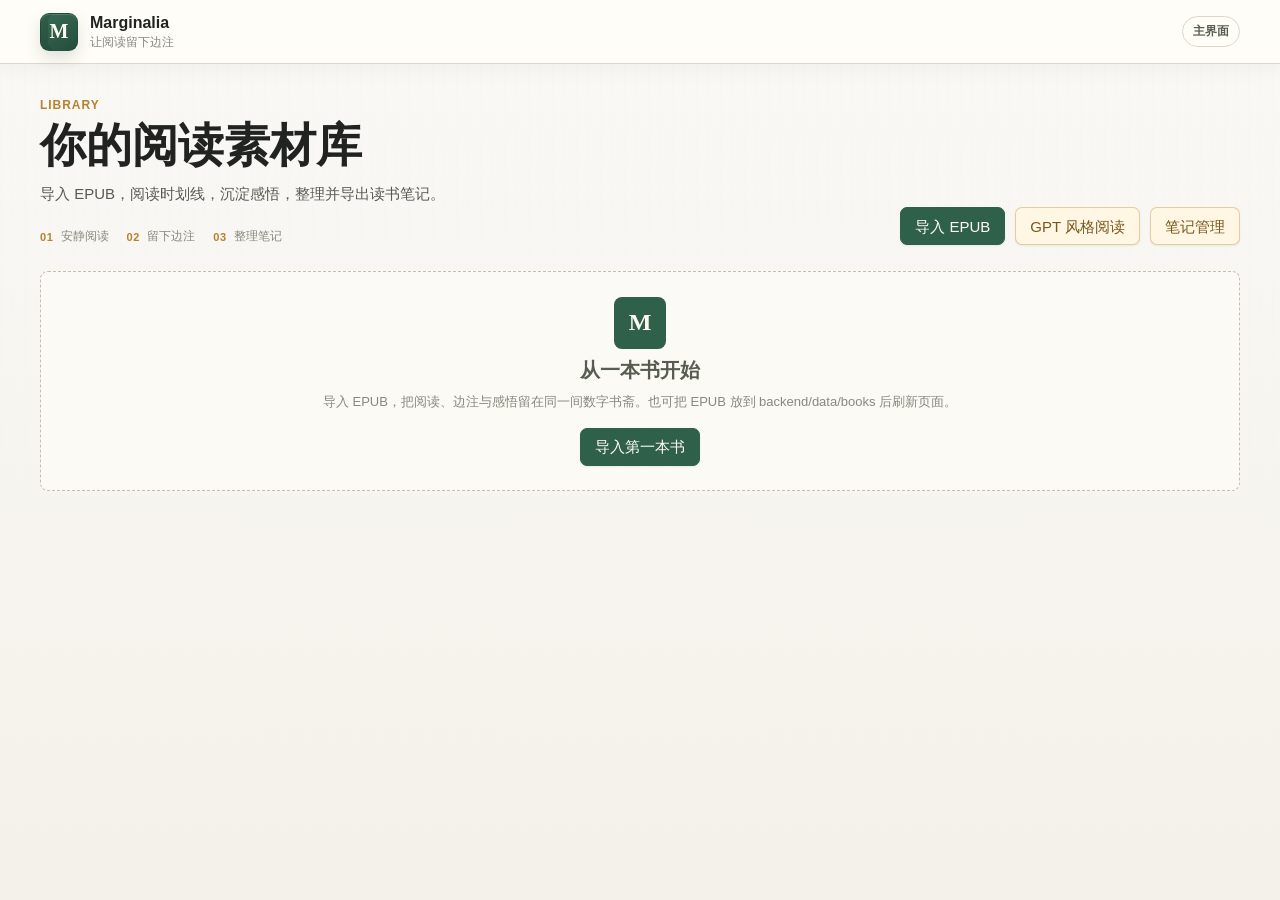
==== commit ba549169: "Replace global nav with v2 library header Remove the global <nav class="app-nav"> tab bar so the rea" ====
--- a/frontend/index.html
+++ b/frontend/index.html
@@ -7,33 +7,12 @@
   <meta name="description" content="Marginalia - 阅读划线、读书感悟与笔记管理">
   <link rel="manifest" href="manifest.json">
   <title>Marginalia</title>
-  <link rel="stylesheet" href="style.css?v=34">
+  <link rel="stylesheet" href="style.css?v=35">
   <script src="jszip.min.js"></script>
   <script src="epub.min.js"></script>
 </head>
 <body>
   <div id="app" class="app-container">
-    <nav class="app-nav" aria-label="主导航">
-      <div class="brand">
-        <span class="brand-mark">M</span>
-        <div class="brand-copy">
-          <strong>Marginalia</strong>
-          <span>从阅读到沉淀</span>
-        </div>
-      </div>
-      <div class="nav-tabs">
-        <button class="nav-tab active" id="btn-nav-library" type="button">
-          <span class="nav-tab-icon" aria-hidden="true">▤</span><span>书库</span>
-        </button>
-        <button class="nav-tab" id="btn-nav-read" type="button">
-          <span class="nav-tab-icon" aria-hidden="true">◇</span><span>阅读</span>
-        </button>
-        <button class="nav-tab" id="btn-nav-create" type="button">
-          <span class="nav-tab-icon" aria-hidden="true">✎</span><span>笔记管理</span>
-        </button>
-      </div>
-    </nav>
-
     <section class="operation-status" id="operation-status" aria-live="polite" hidden>
       <div class="operation-status-copy">
         <strong id="operation-status-message">正在处理书籍…</strong>
@@ -48,11 +27,26 @@
     </section>
 
     <div id="library-view" class="view active">
+      <header class="home-nav">
+        <div class="brand">
+          <span class="brand-mark">M</span>
+          <div class="brand-copy">
+            <strong>Marginalia</strong>
+            <span>让阅读留下边注</span>
+          </div>
+        </div>
+        <span class="home-nav-label">主界面</span>
+      </header>
       <header class="library-header">
         <div class="page-heading">
           <span class="eyebrow">Library</span>
           <h1 class="app-title">你的阅读素材库</h1>
-          <p class="app-subtitle">导入 EPUB，阅读时划线，沉淀感悟，再到笔记管理集中整理。</p>
+          <p class="app-subtitle">导入 EPUB，阅读时划线，沉淀感悟，整理并导出读书笔记。</p>
+          <div class="library-flow" aria-label="阅读工作流">
+            <span><b>01</b> 安静阅读</span>
+            <span><b>02</b> 留下边注</span>
+            <span><b>03</b> 整理笔记</span>
+          </div>
         </div>
         <div class="library-actions">
           <label class="btn btn-primary import-btn">
@@ -66,9 +60,10 @@
 
       <main class="book-list" id="book-list">
         <div class="empty-state" id="empty-library">
-          <div class="empty-icon">M</div>
-          <p>还没有书</p>
-          <p class="empty-hint">导入一本 EPUB，或把 EPUB 放到 backend/data/books 后刷新页面。</p>
+          <div class="empty-icon" aria-hidden="true">M</div>
+          <p class="empty-state-title">从一本书开始</p>
+          <p class="empty-hint">导入 EPUB，把阅读、边注与感悟留在同一间数字书斋。也可把 EPUB 放到 backend/data/books 后刷新页面。</p>
+          <label class="btn btn-primary empty-import-btn" for="file-input">导入第一本书</label>
         </div>
       </main>
     </div>
@@ -425,6 +420,6 @@
     <div id="toast" class="toast" hidden></div>
   </div>
 
-  <script src="app.js?v=34"></script>
+  <script src="app.js?v=35"></script>
 </body>
 </html>
--- a/frontend/style.css
+++ b/frontend/style.css
@@ -123,38 +123,30 @@
   overflow: hidden;
 }
 
-.app-nav {
-  height: var(--nav-height);
+.home-nav {
+  position: sticky;
+  top: 0;
+  z-index: 20;
+  min-height: var(--nav-height);
   flex-shrink: 0;
   display: flex;
   align-items: center;
   justify-content: space-between;
   gap: 18px;
-  padding: 10px 22px;
-  border-bottom: 1px solid rgba(157, 142, 118, 0.38);
+  padding: 11px 40px;
+  border-bottom: 1px solid rgba(157, 142, 118, 0.34);
   background: rgba(255, 253, 248, 0.9);
-  backdrop-filter: blur(16px);
-  box-shadow: var(--shadow-sm);
-  z-index: 20;
-  overflow: hidden;
-  transition:
-    height 0.24s ease,
-    padding 0.24s ease,
-    border-color 0.24s ease,
-    transform 0.24s ease,
-    opacity 0.18s ease;
-}
-
-body.reader-chrome-hidden .app-nav {
-  height: 0;
-  min-height: 0;
-  padding-top: 0;
-  padding-bottom: 0;
-  border-color: transparent;
-  opacity: 0;
-  visibility: hidden;
-  pointer-events: none;
-  transform: translateY(-100%);
+  backdrop-filter: blur(18px) saturate(0.9);
+  box-shadow: 0 1px 0 rgba(255, 255, 255, 0.68) inset, 0 5px 18px rgba(55, 45, 31, 0.045);
+}
+
+.home-nav-label {
+  padding: 6px 10px;
+  border: 1px solid var(--line);
+  border-radius: 999px;
+  color: var(--ink-soft);
+  font-size: 12px;
+  font-weight: 700;
 }
 
 .brand {
@@ -169,14 +161,14 @@
   height: 38px;
   display: grid;
   place-items: center;
-  border: 1px solid rgba(47, 96, 74, 0.24);
-  border-radius: 8px;
-  background: #2f604a;
+  border: 1px solid rgba(19, 49, 36, 0.34);
+  border-radius: 9px;
+  background: linear-gradient(145deg, #386c55, #244d3b);
   color: #fffaf0;
   font-family: Georgia, serif;
   font-weight: 700;
   font-size: 20px;
-  box-shadow: inset 0 -8px 18px rgba(0, 0, 0, 0.12);
+  box-shadow: inset 0 1px rgba(255, 255, 255, 0.16), inset 7px 0 rgba(17, 47, 34, 0.2), 0 7px 16px rgba(38, 54, 45, 0.14);
 }
 
 .brand-copy {
@@ -195,43 +187,6 @@
   margin-top: 3px;
   color: var(--ink-muted);
   font-size: 12px;
-}
-
-.nav-tabs {
-  display: inline-flex;
-  align-items: center;
-  gap: 4px;
-  padding: 4px;
-  border: 1px solid var(--line);
-  border-radius: 8px;
-  background: rgba(239, 233, 223, 0.76);
-}
-
-.nav-tab {
-  min-width: 70px;
-  height: 34px;
-  padding: 0 14px;
-  border: 0;
-  border-radius: 6px;
-  background: transparent;
-  color: var(--ink-soft);
-  cursor: pointer;
-  transition: background 0.15s ease, color 0.15s ease, box-shadow 0.15s ease;
-}
-
-.nav-tab:hover {
-  color: var(--ink);
-  background: rgba(255, 255, 255, 0.55);
-}
-
-.nav-tab.active {
-  color: var(--accent);
-  background: var(--surface-raised);
-  box-shadow: var(--shadow-sm);
-}
-
-.nav-tab-icon {
-  display: none;
 }
 
 .view {
@@ -262,6 +217,27 @@
 
 .page-heading {
   max-width: 720px;
+}
+
+.library-flow {
+  display: flex;
+  flex-wrap: wrap;
+  gap: 8px 18px;
+  margin-top: 22px;
+  color: var(--ink-muted);
+  font-size: 12px;
+}
+
+.library-flow span {
+  display: inline-flex;
+  align-items: center;
+  gap: 7px;
+}
+
+.library-flow b {
+  color: var(--gold);
+  font-size: 11px;
+  letter-spacing: 0.06em;
 }
 
 .eyebrow {
@@ -498,6 +474,16 @@
 .empty-state p,
 .empty-notes p {
   margin: 0;
+}
+
+.empty-state-title {
+  font-family: var(--font-serif);
+  font-size: 20px;
+  font-weight: 700;
+}
+
+.empty-import-btn {
+  margin-top: 8px;
 }
 
 .empty-icon {
@@ -2191,7 +2177,6 @@
 @media (max-width: 900px) {
 
   :root {
-    --mobile-nav-height: calc(60px + env(safe-area-inset-bottom));
     --toolbar-height: 58px;
     --footer-height: 0px;
   }
@@ -2209,8 +2194,7 @@
   }
 
   button,
-  .btn,
-  .nav-tab {
+  .btn {
     touch-action: manipulation;
   }
 
@@ -2218,65 +2202,19 @@
     width: 100%;
     height: 100dvh;
     min-height: 0;
-    padding-bottom: var(--mobile-nav-height);
-    transition: padding-bottom 0.24s ease;
-  }
-
-  body.reader-chrome-hidden .app-container {
-    padding-bottom: 0;
-  }
-
-  .app-nav {
-    position: fixed;
-    inset: auto 0 0;
-    width: 100%;
-    height: var(--mobile-nav-height);
-    padding: 4px 8px calc(4px + env(safe-area-inset-bottom));
-    border-top: 1px solid rgba(157, 142, 118, 0.42);
-    border-bottom: 0;
-    background: rgba(255, 253, 248, 0.96);
-    z-index: 90;
-  }
-
-  body.reader-chrome-hidden .app-nav {
-    opacity: 0;
-    visibility: hidden;
-    pointer-events: none;
-    transform: translateY(calc(100% + env(safe-area-inset-bottom)));
-  }
-
-  .brand {
+  }
+
+  .home-nav {
+    min-height: 58px;
+    padding: 8px 14px;
+  }
+
+  .home-nav-label {
+    padding-inline: 8px;
+  }
+
+  .brand-copy span {
     display: none;
-  }
-
-  .nav-tabs {
-    width: min(520px, 100%);
-    height: 52px;
-    margin: 0 auto;
-    padding: 2px;
-    border: 0;
-    background: transparent;
-  }
-
-  .nav-tab {
-    min-width: 0;
-    height: 48px;
-    flex: 1;
-    flex-direction: column;
-    gap: 2px;
-    padding: 4px 8px;
-    font-size: 12px;
-  }
-
-  .nav-tab-icon {
-    display: block;
-    font-size: 18px;
-    line-height: 1;
-  }
-
-  .nav-tab.active {
-    background: var(--accent-soft);
-    box-shadow: none;
   }
 
   .operation-status {
@@ -2303,10 +2241,10 @@
     white-space: normal;
   }
 
-  /* Unlike v2 this line keeps the bottom nav, so float the reader-mode
-     status toast above it instead of at the very bottom edge. */
+  /* v2 shell alignment: no bottom nav; pin reader-mode status toast
+     above the safe area. */
   body.reader-active .operation-status {
-    bottom: calc(var(--mobile-nav-height) + 10px);
+    bottom: calc(var(--footer-height) + env(safe-area-inset-bottom) + 10px);
   }
 
   .view.active {
@@ -2663,7 +2601,7 @@
 
   .notes-list-pane {
     min-height: 360px;
-    max-height: calc(100dvh - var(--mobile-nav-height) - 220px);
+    max-height: calc(100dvh - 220px);
   }
 
   .notes-detail-pane {
@@ -2717,7 +2655,7 @@
   }
 
   .toast {
-    bottom: calc(var(--mobile-nav-height) + 12px);
+    bottom: calc(12px + env(safe-area-inset-bottom));
   }
 
 }
@@ -2833,19 +2771,8 @@
 @media (max-width: 900px) and (orientation: landscape) {
 
   :root {
-    --mobile-nav-height: calc(54px + env(safe-area-inset-bottom));
     --toolbar-height: 48px;
     --footer-height: 0px;
-  }
-
-  .nav-tabs {
-    height: 46px;
-  }
-
-  .nav-tab {
-    height: 42px;
-    flex-direction: row;
-    justify-content: center;
   }
 
   .notes-panel,
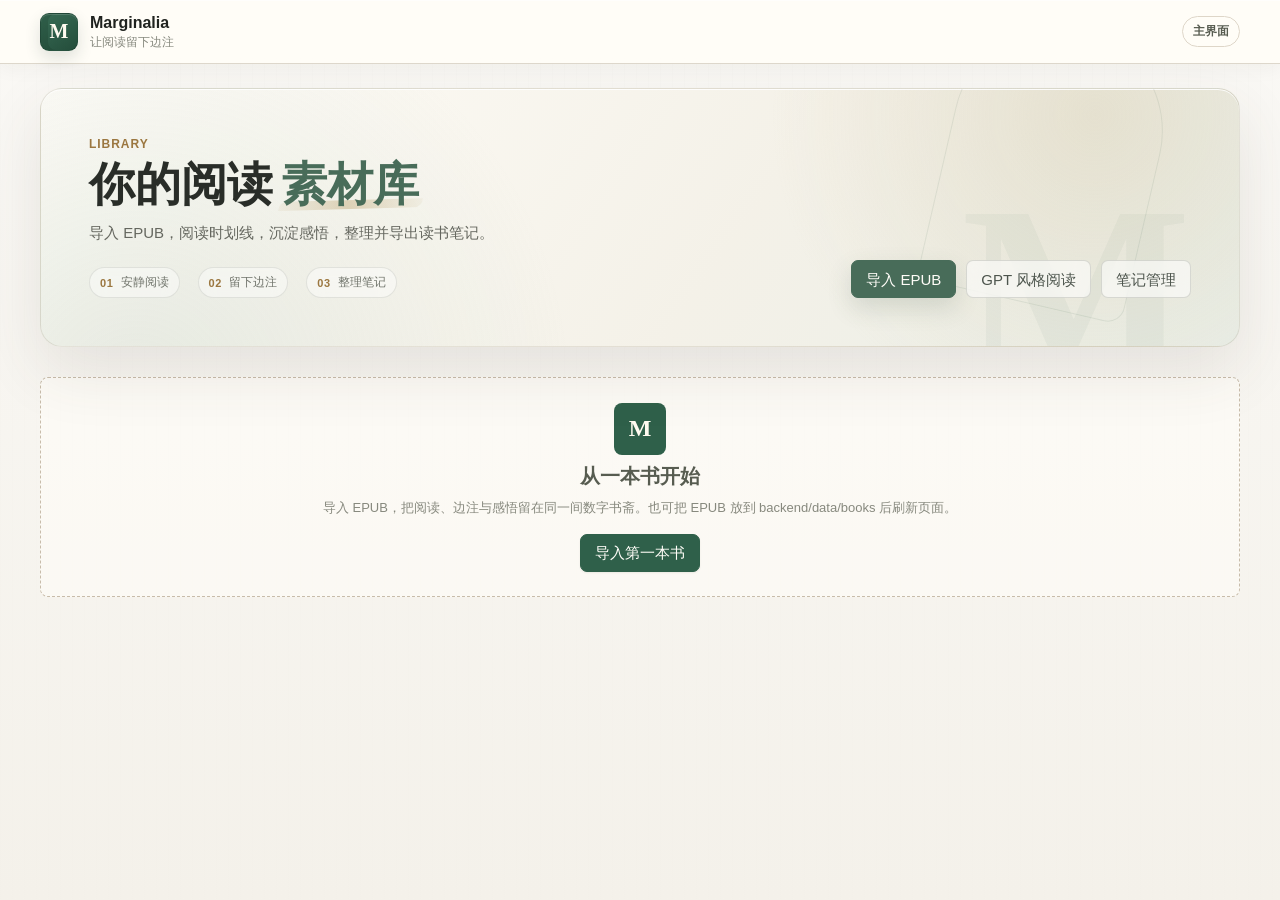
==== commit c9678806: "Polish library and notes interface" ====
--- a/frontend/index.html
+++ b/frontend/index.html
@@ -7,7 +7,7 @@
   <meta name="description" content="Marginalia - 阅读划线、读书感悟与笔记管理">
   <link rel="manifest" href="manifest.json">
   <title>Marginalia</title>
-  <link rel="stylesheet" href="style.css?v=35">
+  <link rel="stylesheet" href="style.css?v=43">
   <script src="jszip.min.js"></script>
   <script src="epub.min.js"></script>
 </head>
@@ -23,7 +23,7 @@
         <div class="operation-status-progress-bar" id="operation-status-progress-bar"></div>
       </div>
       <button class="btn btn-ghost btn-sm" id="btn-operation-retry" type="button" hidden>重试上传</button>
-      <button class="operation-status-close" id="btn-operation-close" type="button" title="关闭提示">×</button>
+      <button class="operation-status-close" id="btn-operation-close" type="button" title="关闭提示" aria-label="关闭状态提示">×</button>
     </section>
 
     <div id="library-view" class="view active">
@@ -40,7 +40,7 @@
       <header class="library-header">
         <div class="page-heading">
           <span class="eyebrow">Library</span>
-          <h1 class="app-title">你的阅读素材库</h1>
+          <h1 class="app-title"><span>你的阅读</span><strong>素材库</strong></h1>
           <p class="app-subtitle">导入 EPUB，阅读时划线，沉淀感悟，整理并导出读书笔记。</p>
           <div class="library-flow" aria-label="阅读工作流">
             <span><b>01</b> 安静阅读</span>
@@ -49,7 +49,7 @@
           </div>
         </div>
         <div class="library-actions">
-          <label class="btn btn-primary import-btn">
+          <label class="btn btn-primary import-btn" tabindex="0" role="button">
             导入 EPUB
             <input type="file" id="file-input" accept=".epub" hidden>
           </label>
@@ -420,6 +420,6 @@
     <div id="toast" class="toast" hidden></div>
   </div>
 
-  <script src="app.js?v=35"></script>
+  <script src="app.js?v=40"></script>
 </body>
 </html>
--- a/frontend/style.css
+++ b/frontend/style.css
@@ -65,6 +65,12 @@
   color: inherit;
 }
 
+button,
+label[role="button"],
+a.btn {
+  -webkit-tap-highlight-color: transparent;
+}
+
 input,
 textarea,
 select {
@@ -215,6 +221,118 @@
   padding: 34px 40px 22px;
 }
 
+.library-header {
+  position: relative;
+  isolation: isolate;
+  margin: 24px 40px 22px;
+  padding: clamp(30px, 4vw, 48px);
+  overflow: hidden;
+  border: 1px solid rgba(147, 135, 112, 0.2);
+  border-radius: 22px;
+  background:
+    radial-gradient(circle at 88% 10%, rgba(211, 196, 161, 0.34), transparent 30%),
+    radial-gradient(circle at 8% 120%, rgba(174, 194, 178, 0.28), transparent 38%),
+    linear-gradient(125deg, #fffdf8 0%, #f4f1e8 58%, #e9eee7 100%);
+  box-shadow:
+    0 24px 64px rgba(72, 64, 51, 0.11),
+    inset 0 1px 0 rgba(255, 255, 255, 0.88);
+}
+
+.library-header::before {
+  content: "";
+  position: absolute;
+  top: -64px;
+  right: 7%;
+  z-index: -1;
+  width: 210px;
+  height: 280px;
+  border: 1px solid rgba(116, 139, 120, 0.15);
+  border-radius: 110px 110px 18px 18px;
+  transform: rotate(13deg);
+}
+
+.library-header::after {
+  content: "M";
+  position: absolute;
+  right: 4%;
+  bottom: -0.28em;
+  z-index: -1;
+  color: rgba(47, 96, 74, 0.045);
+  font-family: Georgia, serif;
+  font-size: clamp(150px, 19vw, 280px);
+  font-weight: 700;
+  line-height: 1;
+  pointer-events: none;
+}
+
+.library-header > * {
+  position: relative;
+  z-index: 1;
+}
+
+.library-header .eyebrow {
+  color: #9b7740;
+}
+
+.library-header .app-title span {
+  color: #292d28;
+}
+
+.library-header .app-title strong {
+  color: #486c59;
+}
+
+.library-header .app-title strong::after {
+  background: linear-gradient(90deg, rgba(184, 154, 97, 0.08), rgba(184, 154, 97, 0.38) 48%, rgba(184, 154, 97, 0.07));
+}
+
+.library-header .app-subtitle {
+  max-width: 640px;
+  color: #65675f;
+}
+
+.library-header .library-flow {
+  color: #71756c;
+}
+
+.library-header .library-flow span {
+  padding: 6px 10px;
+  border: 1px solid rgba(112, 118, 105, 0.16);
+  border-radius: 999px;
+  background: rgba(255, 255, 255, 0.42);
+  backdrop-filter: blur(8px);
+}
+
+.library-header .library-flow b {
+  color: #9b7740;
+}
+
+.library-header .btn-primary {
+  border-color: #486c59;
+  background: #486c59;
+  color: #fffdf8;
+  box-shadow: 0 10px 24px rgba(61, 87, 70, 0.16);
+}
+
+.library-header .btn-primary:hover:not(:disabled) {
+  border-color: #395947;
+  background: #395947;
+}
+
+.library-header .btn-secondary {
+  border-color: rgba(91, 98, 86, 0.2);
+  background: rgba(255, 255, 255, 0.58);
+  color: #4d554d;
+  box-shadow: none;
+  backdrop-filter: blur(10px);
+}
+
+.library-header .btn-secondary:hover:not(:disabled) {
+  border-color: rgba(72, 108, 89, 0.35);
+  background: rgba(255, 255, 255, 0.82);
+  color: #395947;
+}
+
 .page-heading {
   max-width: 720px;
 }
@@ -258,6 +376,41 @@
   line-height: 1.12;
   font-weight: 700;
   letter-spacing: 0;
+}
+
+.app-title {
+  max-width: 12em;
+  text-wrap: balance;
+}
+
+.app-title span,
+.app-title strong {
+  display: inline-block;
+}
+
+.app-title span {
+  color: var(--ink);
+}
+
+.app-title strong {
+  position: relative;
+  margin-left: 0.18em;
+  color: var(--accent);
+  font-weight: inherit;
+  isolation: isolate;
+}
+
+.app-title strong::after {
+  content: "";
+  position: absolute;
+  right: -0.08em;
+  bottom: 0.02em;
+  left: -0.08em;
+  z-index: -1;
+  height: 0.2em;
+  border-radius: 999px 55% 999px 45%;
+  background: linear-gradient(90deg, rgba(184, 129, 47, 0.18), rgba(184, 129, 47, 0.58) 48%, rgba(184, 129, 47, 0.14));
+  transform: rotate(-1.5deg);
 }
 
 .app-subtitle,
@@ -365,10 +518,11 @@
   grid-template-columns: minmax(0, 1fr) minmax(120px, 260px) auto auto;
   align-items: center;
   gap: 12px;
-  padding: 12px 14px;
+  padding: 13px 14px 13px 18px;
   border: 1px solid rgba(47, 96, 74, 0.28);
-  border-radius: 10px;
-  background: rgba(247, 250, 245, 0.96);
+  border-left: 4px solid var(--accent);
+  border-radius: 12px;
+  background: rgba(247, 250, 245, 0.97);
   box-shadow: var(--shadow-md);
   color: var(--ink);
 }
@@ -379,11 +533,13 @@
 
 .operation-status[data-tone="warning"] {
   border-color: rgba(177, 116, 28, 0.38);
+  border-left-color: var(--gold);
   background: rgba(255, 248, 232, 0.98);
 }
 
 .operation-status[data-tone="error"] {
   border-color: rgba(179, 66, 53, 0.38);
+  border-left-color: var(--danger);
   background: rgba(255, 241, 238, 0.98);
 }
 
@@ -449,11 +605,12 @@
 }
 
 .book-list {
-  width: 100%;
+  width: min(1520px, 100%);
+  margin: 0 auto;
   display: grid;
-  grid-template-columns: repeat(auto-fill, minmax(240px, 1fr));
-  gap: 16px;
-  padding: 4px 40px 40px;
+  grid-template-columns: repeat(auto-fill, minmax(300px, 1fr));
+  gap: 18px;
+  padding: 8px 40px 48px;
 }
 
 .empty-state,
@@ -507,50 +664,87 @@
 
 .book-card {
   position: relative;
-  min-height: 170px;
+  min-height: 224px;
   display: grid;
-  grid-template-columns: 74px 1fr;
-  gap: 14px;
-  padding: 16px;
-  border: 1px solid rgba(157, 142, 118, 0.35);
-  border-radius: var(--radius);
-  background: linear-gradient(135deg, rgba(255, 253, 248, 0.98), rgba(250, 244, 234, 0.88));
+  grid-template-columns: 86px minmax(0, 1fr);
+  gap: 18px;
+  padding: 18px;
+  overflow: hidden;
+  border: 1px solid rgba(157, 142, 118, 0.38);
+  border-radius: 14px;
+  background:
+    linear-gradient(135deg, rgba(255, 253, 248, 0.99), rgba(248, 241, 230, 0.92));
   box-shadow: var(--shadow-sm);
-  cursor: pointer;
-  transition: transform 0.15s ease, border-color 0.15s ease, box-shadow 0.15s ease;
-}
-
-.book-card:hover {
+  transition: transform var(--transition-fast), border-color var(--transition-fast), box-shadow var(--transition-fast);
+}
+
+.book-card::after {
+  content: "";
+  position: absolute;
+  right: -48px;
+  bottom: -62px;
+  width: 150px;
+  height: 150px;
+  border-radius: 50%;
+  background: rgba(184, 129, 47, 0.055);
+  pointer-events: none;
+}
+
+.book-card:hover,
+.book-card:focus-within {
   transform: translateY(-2px);
-  border-color: rgba(47, 96, 74, 0.35);
+  border-color: rgba(47, 96, 74, 0.42);
   box-shadow: var(--shadow-md);
 }
 
 .book-card-cover {
-  width: 74px;
-  height: 104px;
+  --cover-start: #315c48;
+  --cover-end: #203f34;
+  width: 86px;
+  height: 124px;
   display: grid;
   place-items: center;
-  border-radius: 6px;
+  overflow: hidden;
+  border-radius: 5px 9px 9px 5px;
   background:
-    linear-gradient(90deg, rgba(0, 0, 0, 0.1) 0 8px, transparent 8px),
-    linear-gradient(145deg, #315c48, #203f34);
-  color: transparent;
-  box-shadow: inset 0 0 0 1px rgba(255, 255, 255, 0.18), 0 10px 18px rgba(38, 54, 45, 0.18);
-}
-
-.book-card-cover::after {
-  content: "M";
-  color: #f8e9c8;
-  font-family: Georgia, serif;
-  font-size: 28px;
+    linear-gradient(90deg, rgba(0, 0, 0, 0.13) 0 9px, rgba(255, 255, 255, 0.08) 9px 10px, transparent 10px),
+    linear-gradient(145deg, var(--cover-start), var(--cover-end));
+  color: #f9e8c3;
+  box-shadow: inset 0 0 0 1px rgba(255, 255, 255, 0.16), 0 12px 22px rgba(38, 54, 45, 0.2);
+}
+
+.book-card[data-tone="1"] .book-card-cover { --cover-start: #77544b; --cover-end: #4b332e; }
+.book-card[data-tone="2"] .book-card-cover { --cover-start: #596a76; --cover-end: #344550; }
+.book-card[data-tone="3"] .book-card-cover { --cover-start: #7a693d; --cover-end: #4e4225; }
+.book-card[data-tone="4"] .book-card-cover { --cover-start: #66597d; --cover-end: #403751; }
+.book-card[data-tone="5"] .book-card-cover { --cover-start: #456d69; --cover-end: #294946; }
+
+.book-card-cover span {
+  max-width: 70px;
+  overflow: hidden;
+  font-family: var(--font-serif);
+  font-size: 34px;
   font-weight: 700;
+  line-height: 1;
+  text-shadow: 0 2px 8px rgba(0, 0, 0, 0.2);
 }
 
 .book-card-info {
   min-width: 0;
   display: flex;
   flex-direction: column;
+}
+
+.book-card-open {
+  min-width: 0;
+  display: grid;
+  gap: 7px;
+  padding: 0 38px 4px 0;
+  border: 0;
+  background: transparent;
+  color: inherit;
+  text-align: left;
+  cursor: pointer;
 }
 
 .book-card-title {
@@ -558,8 +752,9 @@
   -webkit-line-clamp: 2;
   -webkit-box-orient: vertical;
   overflow: hidden;
+  overflow-wrap: anywhere;
   font-family: var(--font-serif);
-  font-size: 18px;
+  font-size: 19px;
   font-weight: 700;
   line-height: 1.35;
 }
@@ -573,15 +768,33 @@
 }
 
 .book-card-author {
-  margin-top: 7px;
+  overflow: hidden;
+  text-overflow: ellipsis;
+  white-space: nowrap;
 }
 
 .book-card-meta {
+  display: flex;
+  flex-wrap: wrap;
+  gap: 5px 7px;
   margin-top: auto;
-  padding-top: 12px;
+  padding-top: 14px;
+}
+
+.book-card-meta span {
+  max-width: 100%;
+  padding: 3px 7px;
+  overflow: hidden;
+  border: 1px solid rgba(157, 142, 118, 0.22);
+  border-radius: 999px;
+  background: rgba(255, 253, 248, 0.72);
+  text-overflow: ellipsis;
+  white-space: nowrap;
 }
 
 .book-transfer-status {
+  min-width: 0;
+  min-height: 30px;
   margin-top: 8px;
   display: flex;
   align-items: center;
@@ -590,14 +803,42 @@
   font-size: 12px;
 }
 
+.book-transfer-dot {
+  width: 7px;
+  height: 7px;
+  flex: 0 0 7px;
+  border-radius: 50%;
+  background: var(--success);
+  box-shadow: 0 0 0 3px rgba(45, 125, 74, 0.12);
+}
+
+.book-transfer-status[data-state="uploading"] .book-transfer-dot,
+.book-transfer-status[data-state="verifying"] .book-transfer-dot {
+  background: var(--gold);
+  box-shadow: 0 0 0 3px rgba(184, 129, 47, 0.12);
+}
+
 .book-transfer-status[data-state="failed"],
 .book-transfer-status[data-state="local_only"] {
   color: var(--danger);
 }
 
+.book-transfer-status[data-state="failed"] .book-transfer-dot,
+.book-transfer-status[data-state="local_only"] .book-transfer-dot {
+  background: var(--danger);
+  box-shadow: 0 0 0 3px rgba(179, 66, 53, 0.12);
+}
+
+.book-transfer-label {
+  min-width: 0;
+  overflow: hidden;
+  text-overflow: ellipsis;
+  white-space: nowrap;
+}
+
 .book-transfer-progress {
   flex: 1;
-  min-width: 56px;
+  min-width: 44px;
   height: 5px;
   overflow: hidden;
   border-radius: 999px;
@@ -612,18 +853,35 @@
 }
 
 .book-transfer-retry {
-  border: 0;
-  padding: 0;
-  background: transparent;
-  color: var(--accent);
+  min-width: 44px;
+  min-height: 32px;
+  padding: 5px 8px;
+  border: 1px solid rgba(179, 66, 53, 0.22);
+  border-radius: 7px;
+  background: rgba(255, 253, 248, 0.86);
+  color: var(--danger);
   font: inherit;
   font-weight: 700;
   cursor: pointer;
 }
 
+.book-card-progress-row {
+  display: flex;
+  justify-content: space-between;
+  gap: 10px;
+  margin-top: 8px;
+  color: var(--ink-muted);
+  font-size: 11px;
+}
+
+.book-card-progress-row strong {
+  color: var(--accent);
+  font-variant-numeric: tabular-nums;
+}
+
 .book-card-progress {
-  height: 5px;
-  margin-top: 10px;
+  height: 6px;
+  margin-top: 5px;
   overflow: hidden;
   border-radius: 999px;
   background: rgba(47, 96, 74, 0.12);
@@ -632,26 +890,36 @@
 .book-card-progress-bar {
   height: 100%;
   border-radius: inherit;
-  background: linear-gradient(90deg, var(--accent), #6c9a63);
+  background: linear-gradient(90deg, var(--accent), #78a36e);
 }
 
 .book-card-delete {
   position: absolute;
   right: 10px;
   top: 10px;
-  width: 30px;
-  height: 30px;
-  border: 1px solid rgba(179, 66, 53, 0.2);
-  border-radius: 6px;
-  background: rgba(255, 255, 255, 0.86);
-  color: transparent;
+  z-index: 1;
+  width: 34px;
+  height: 34px;
+  display: grid;
+  place-items: center;
+  padding: 0;
+  border: 1px solid transparent;
+  border-radius: 8px;
+  background: transparent;
+  color: var(--ink-muted);
   cursor: pointer;
 }
 
-.book-card-delete::before {
-  content: "x";
+.book-card-delete:hover,
+.book-card-delete:focus-visible {
+  border-color: rgba(179, 66, 53, 0.2);
+  background: rgba(179, 66, 53, 0.08);
   color: var(--danger);
-  font-weight: 700;
+}
+
+.book-card-delete span {
+  font-size: 20px;
+  line-height: 1;
 }
 
 #reader-view {
@@ -1813,10 +2081,12 @@
 }
 
 .notes-management-layout {
+  width: min(1520px, 100%);
   min-height: 500px;
+  margin: 0 auto;
   display: grid;
-  grid-template-columns: minmax(0, 1.25fr) minmax(320px, 0.75fr);
-  gap: 16px;
+  grid-template-columns: minmax(0, 1.25fr) minmax(360px, 0.75fr);
+  gap: 18px;
   padding: 0 40px 40px;
 }
 
@@ -1838,8 +2108,8 @@
   flex-direction: column;
   overflow: hidden;
   border: 1px solid rgba(157, 142, 118, 0.38);
-  border-radius: var(--radius);
-  background: rgba(255, 253, 248, 0.88);
+  border-radius: 14px;
+  background: rgba(255, 253, 248, 0.9);
   box-shadow: var(--shadow-sm);
 }
 
@@ -1848,19 +2118,57 @@
   flex: 1;
   overflow-y: auto;
   overscroll-behavior: contain;
+  padding: 6px;
 }
 
 .note-management-card {
-  margin: 10px;
+  position: relative;
+  display: grid;
+  grid-template-columns: 44px minmax(0, 1fr);
+  margin: 8px;
+  overflow: hidden;
   border: 1px solid var(--line);
-  border-radius: var(--radius);
-  background: rgba(255, 253, 248, 0.9);
+  border-left-width: 5px;
+  border-radius: 11px;
+  background: rgba(255, 253, 248, 0.96);
+  box-shadow: var(--shadow-sm);
+  transition: border-color var(--transition-fast), box-shadow var(--transition-fast), transform var(--transition-fast);
+}
+
+.note-management-card:hover,
+.note-management-card:focus-within {
+  border-color: var(--line-strong);
+  box-shadow: 0 10px 24px rgba(55, 45, 31, 0.1);
+  transform: translateY(-1px);
+}
+
+.note-management-card.is-selected {
+  border-color: rgba(47, 96, 74, 0.56);
+  background: rgba(239, 247, 241, 0.96);
+  box-shadow: 0 0 0 2px rgba(47, 96, 74, 0.1), 0 10px 24px rgba(55, 45, 31, 0.1);
+}
+
+.note-management-select {
+  display: grid;
+  place-items: start center;
+  padding-top: 15px;
+  border-right: 1px solid rgba(157, 142, 118, 0.22);
+  background: rgba(244, 241, 234, 0.62);
+}
+
+.note-management-select input {
+  width: 20px;
+  min-height: 20px;
+  padding: 0;
+  accent-color: var(--accent);
 }
 
 .note-management-card-button {
+  min-width: 0;
   width: 100%;
-  display: block;
-  padding: 14px;
+  display: grid;
+  gap: 10px;
+  padding: 14px 16px 15px;
   border: 0;
   background: transparent;
   color: inherit;
@@ -1869,23 +2177,248 @@
   cursor: pointer;
 }
 
-.note-management-card-button p { margin: 6px 0 0; color: var(--ink-muted); }
+.note-management-card-button[aria-disabled="true"] {
+  cursor: default;
+}
+
+.note-management-source,
+.note-management-footer {
+  min-width: 0;
+  display: flex;
+  align-items: center;
+  flex-wrap: wrap;
+  gap: 5px 7px;
+  color: var(--ink-muted);
+  font-size: 12px;
+}
+
+.note-color-dot {
+  width: 10px;
+  height: 10px;
+  flex: 0 0 10px;
+  border-radius: 50%;
+  background: var(--yellow);
+  box-shadow: 0 0 0 3px rgba(246, 216, 111, 0.24);
+}
+
+.highlight-green .note-color-dot,
+.note-color-dot.highlight-green { background: var(--green); box-shadow: 0 0 0 3px rgba(156, 204, 144, 0.24); }
+.highlight-blue .note-color-dot,
+.note-color-dot.highlight-blue { background: var(--blue); box-shadow: 0 0 0 3px rgba(150, 195, 223, 0.24); }
+.highlight-pink .note-color-dot,
+.note-color-dot.highlight-pink { background: var(--pink); box-shadow: 0 0 0 3px rgba(232, 163, 176, 0.24); }
+
+.note-management-book {
+  min-width: 0;
+  max-width: min(55%, 360px);
+  overflow: hidden;
+  color: var(--ink-soft);
+  font-weight: 700;
+  text-overflow: ellipsis;
+  white-space: nowrap;
+}
+
+.note-management-quote {
+  display: -webkit-box;
+  -webkit-line-clamp: 3;
+  -webkit-box-orient: vertical;
+  overflow: hidden;
+  overflow-wrap: anywhere;
+  white-space: pre-wrap;
+  font-family: var(--font-serif);
+  font-size: 16px;
+  font-weight: 600;
+  line-height: 1.65;
+}
+
+.note-management-reflection {
+  display: -webkit-box;
+  -webkit-line-clamp: 2;
+  -webkit-box-orient: vertical;
+  overflow: hidden;
+  overflow-wrap: anywhere;
+  white-space: pre-wrap;
+  color: var(--ink-muted);
+  font-size: 13px;
+  line-height: 1.6;
+}
+
+.note-management-reflection b {
+  margin-right: 7px;
+  color: var(--gold);
+  font-size: 11px;
+}
+
+.note-management-reflection.has-note {
+  color: var(--ink-soft);
+}
+
+.note-management-footer {
+  justify-content: flex-end;
+}
+
+.note-management-tags {
+  min-width: 0;
+  flex: 1;
+  display: flex;
+  flex-wrap: wrap;
+  gap: 5px;
+}
+
+.note-management-tag,
+.note-management-progress,
+.note-management-sync {
+  max-width: 100%;
+  padding: 3px 8px;
+  overflow-wrap: anywhere;
+  border-radius: 999px;
+  background: #efe6d6;
+  color: #6c5735;
+  font-size: 11px;
+  line-height: 1.35;
+}
+
+.note-management-tag.is-empty {
+  background: var(--surface-muted);
+  color: var(--ink-muted);
+}
+
+.note-management-progress {
+  background: var(--accent-soft);
+  color: var(--accent);
+  font-weight: 700;
+  font-variant-numeric: tabular-nums;
+}
+
+.note-management-sync {
+  background: #fff0df;
+  color: #8a5818;
+  font-weight: 700;
+}
 
 .notes-detail-content {
   display: grid;
-  gap: 12px;
+  gap: 14px;
   padding: 18px;
   overflow: auto;
 }
 
 .notes-detail-heading,
-.notes-detail-actions { display: flex; align-items: center; gap: 8px; }
-.notes-detail-heading { justify-content: space-between; }
-.notes-detail-content label { display: grid; gap: 5px; color: var(--ink-soft); font-size: 12px; font-weight: 700; }
+.notes-detail-actions,
+.notes-detail-section-heading {
+  display: flex;
+  align-items: center;
+  gap: 10px;
+}
+
+.notes-detail-heading,
+.notes-detail-section-heading {
+  justify-content: space-between;
+}
+
+.notes-detail-heading h2,
+.notes-detail-section-heading h3 {
+  margin: 0;
+  font-family: var(--font-serif);
+}
+
+.notes-detail-heading .eyebrow {
+  margin-bottom: 4px;
+}
+
+.notes-detail-section {
+  display: grid;
+  gap: 12px;
+  padding: 14px;
+  border: 1px solid rgba(157, 142, 118, 0.3);
+  border-radius: 10px;
+  background: rgba(248, 245, 238, 0.56);
+}
+
+.notes-detail-section-heading h3 {
+  font-size: 15px;
+}
+
+.notes-detail-section-heading > span {
+  color: var(--ink-muted);
+  font-size: 11px;
+}
+
+.notes-detail-content label {
+  display: grid;
+  gap: 5px;
+  color: var(--ink-soft);
+  font-size: 12px;
+  font-weight: 700;
+}
+
 .notes-detail-content input,
 .notes-detail-content textarea,
-.notes-detail-content select { width: 100%; box-sizing: border-box; }
-.notes-detail-actions { justify-content: flex-end; margin-top: 4px; }
+.notes-detail-content select {
+  width: 100%;
+  box-sizing: border-box;
+}
+
+.notes-detail-quote textarea {
+  min-height: 126px;
+  border-left: 4px solid var(--yellow);
+  background: rgba(255, 250, 240, 0.86);
+  font-family: var(--font-serif);
+}
+
+.notes-detail-metadata {
+  display: grid;
+  grid-template-columns: repeat(2, minmax(0, 1fr));
+  gap: 9px;
+  margin: 0;
+}
+
+.notes-detail-metadata div {
+  min-width: 0;
+  padding: 9px 10px;
+  border-radius: 8px;
+  background: rgba(255, 253, 248, 0.74);
+}
+
+.notes-detail-metadata dt {
+  color: var(--ink-muted);
+  font-size: 11px;
+}
+
+.notes-detail-metadata dd {
+  margin: 3px 0 0;
+  overflow-wrap: anywhere;
+  color: var(--ink-soft);
+  font-size: 13px;
+  line-height: 1.45;
+}
+
+.notes-location-details summary {
+  min-height: 40px;
+  display: flex;
+  align-items: center;
+  color: var(--ink-soft);
+  font-size: 12px;
+  font-weight: 700;
+  cursor: pointer;
+}
+
+.notes-location-details textarea {
+  min-height: 74px;
+  font-family: ui-monospace, SFMono-Regular, Consolas, monospace;
+  font-size: 11px;
+}
+
+.notes-detail-edit #managed-note-text {
+  min-height: 150px;
+}
+
+.notes-detail-actions {
+  justify-content: flex-end;
+  margin-top: 2px;
+  padding-top: 12px;
+  border-top: 1px solid var(--line);
+}
 
 .notes-empty-state,
 .notes-detail-pane .empty-state {
@@ -2039,14 +2572,15 @@
 }
 
 .modal-card {
-  width: min(460px, calc(100vw - 28px));
-  max-height: min(620px, calc(100vh - 28px));
+  width: min(500px, calc(100vw - 28px));
+  max-height: min(660px, calc(100vh - 28px));
   display: flex;
   flex-direction: column;
   overflow: hidden;
   border: 1px solid rgba(157, 142, 118, 0.45);
-  border-radius: 8px;
-  background: var(--surface-raised);
+  border-radius: 14px;
+  background:
+    linear-gradient(180deg, rgba(255, 253, 248, 0.99), rgba(250, 246, 238, 0.98));
   box-shadow: var(--shadow-lg);
 }
 
@@ -2057,20 +2591,27 @@
   align-items: center;
   justify-content: space-between;
   gap: 12px;
-  padding: 10px 12px;
+  padding: 14px 16px;
   border-bottom: 1px solid var(--line);
+}
+
+.modal-header {
+  background: rgba(244, 241, 234, 0.62);
 }
 
 .modal-footer {
   justify-content: flex-end;
   border-top: 1px solid var(--line);
   border-bottom: 0;
+  background: rgba(244, 241, 234, 0.42);
 }
 
 .modal-body {
   min-height: 0;
   overflow: auto;
-  padding: 12px;
+  padding: 16px;
+  color: var(--ink-soft);
+  line-height: 1.65;
 }
 
 .highlight-preview {
@@ -2114,13 +2655,18 @@
   z-index: 100;
   left: 50%;
   bottom: 22px;
-  max-width: min(460px, calc(100vw - 32px));
-  padding: 11px 14px;
-  border: 1px solid rgba(157, 142, 118, 0.42);
-  border-radius: 8px;
-  background: rgba(32, 35, 31, 0.94);
+  max-width: min(520px, calc(100vw - 32px));
+  display: flex;
+  align-items: center;
+  gap: 10px;
+  padding: 12px 15px;
+  overflow-wrap: anywhere;
+  border: 1px solid rgba(255, 253, 248, 0.2);
+  border-radius: 11px;
+  background: rgba(32, 35, 31, 0.95);
   color: #fffdf8;
   box-shadow: var(--shadow-lg);
+  line-height: 1.45;
   transform: translateX(-50%);
 }
 
@@ -2195,7 +2741,13 @@
 
   button,
   .btn {
+    min-height: 44px;
     touch-action: manipulation;
+  }
+
+  .book-card-open,
+  .note-management-card-button {
+    min-height: 44px;
   }
 
   .app-container {
@@ -2263,6 +2815,22 @@
     flex-direction: column;
     gap: 16px;
     padding: 22px 16px 16px;
+  }
+
+  .library-header {
+    margin: 14px 16px 18px;
+    padding: 28px 22px 24px;
+    border-radius: 18px;
+  }
+
+  .library-header::before {
+    right: -52px;
+    opacity: 0.7;
+  }
+
+  .library-header::after {
+    right: -18px;
+    font-size: 170px;
   }
 
   .page-heading {
@@ -2672,6 +3240,21 @@
     padding-inline: 14px;
   }
 
+  .library-header {
+    margin-inline: 12px;
+    padding-block: 24px 20px;
+    padding-inline: 18px;
+  }
+
+  .library-header .library-flow {
+    gap: 7px;
+    margin-top: 18px;
+  }
+
+  .library-header .library-flow span {
+    padding: 5px 8px;
+  }
+
   .book-list,
   .notes-filter-row,
   .notes-management-layout {
@@ -2684,7 +3267,7 @@
   }
 
   .book-card {
-    min-height: 128px;
+    min-height: 204px;
     grid-template-columns: 64px minmax(0, 1fr);
     gap: 12px;
     padding: 14px;
@@ -2692,15 +3275,61 @@
 
   .book-card-cover {
     width: 64px;
-    height: 92px;
-  }
-
-  .book-card-info {
-    padding-right: 18px;
+    height: 96px;
+  }
+
+  .book-card-cover span {
+    max-width: 50px;
+    font-size: 27px;
+  }
+
+  .book-card-open {
+    padding-right: 34px;
   }
 
   .book-card-title {
     font-size: 16px;
+  }
+
+  .book-card-meta {
+    padding-top: 10px;
+  }
+
+  .book-card-meta span {
+    white-space: normal;
+  }
+
+  .note-management-card {
+    grid-template-columns: 42px minmax(0, 1fr);
+    margin: 7px 2px;
+  }
+
+  .note-management-card-button {
+    padding: 13px 12px 14px;
+  }
+
+  .note-management-book {
+    max-width: 100%;
+  }
+
+  .note-management-footer {
+    align-items: flex-start;
+  }
+
+  .note-management-tags {
+    flex-basis: 100%;
+  }
+
+  .notes-detail-content {
+    padding: 14px;
+  }
+
+  .notes-detail-section {
+    padding: 12px;
+  }
+
+  .notes-detail-metadata {
+    grid-template-columns: 1fr;
   }
 
   .notes-filter-row {
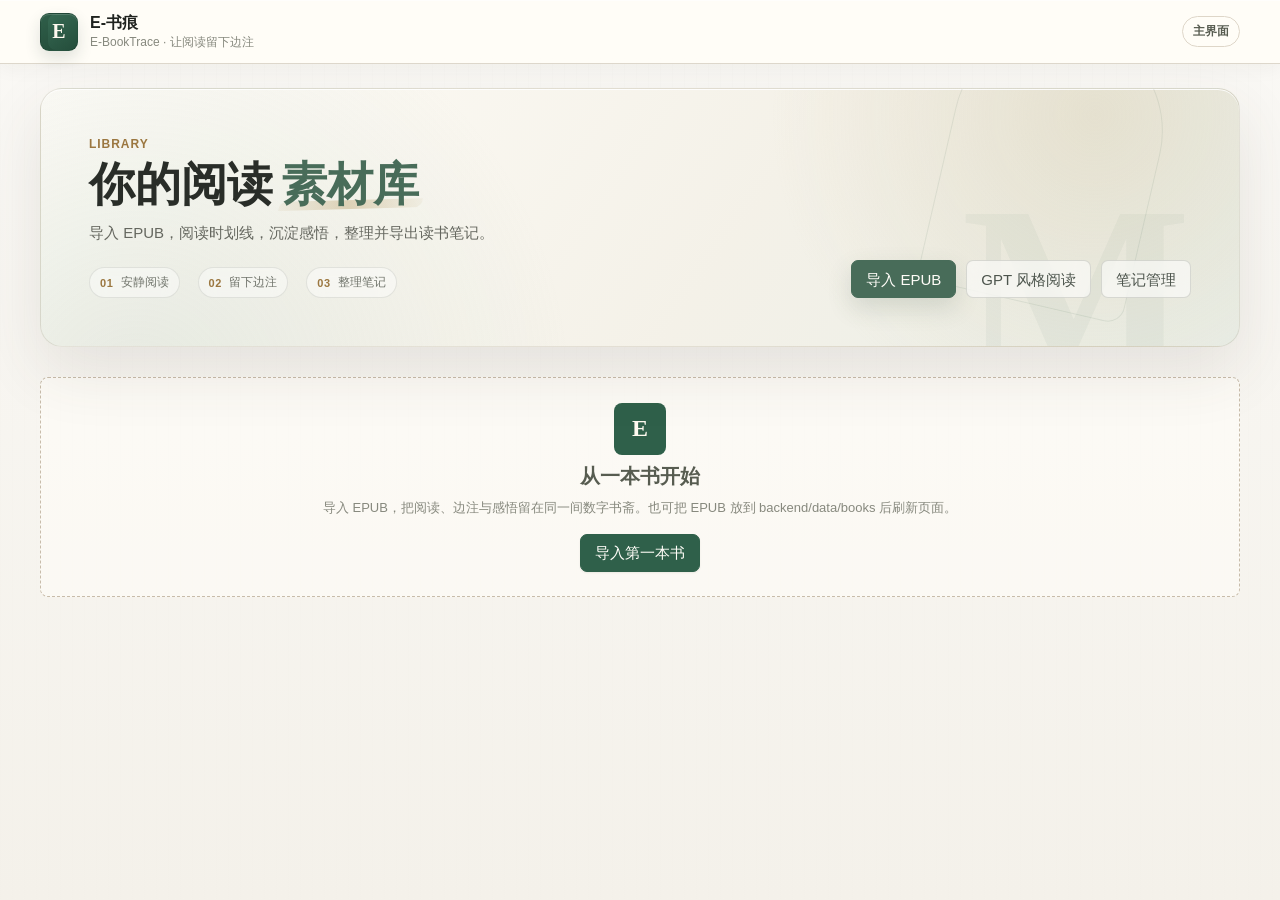
==== commit 9c44007c: "Rename product to E-BookTrace" ====
--- a/frontend/index.html
+++ b/frontend/index.html
@@ -4,10 +4,10 @@
   <meta charset="UTF-8">
   <meta name="viewport" content="width=device-width, initial-scale=1.0, viewport-fit=cover">
   <meta name="theme-color" content="#2f3a32">
-  <meta name="description" content="Marginalia - 阅读划线、读书感悟与笔记管理">
+  <meta name="description" content="E-书痕（E-BookTrace）- 阅读划线、读书感悟与笔记管理">
   <link rel="manifest" href="manifest.json">
-  <title>Marginalia</title>
-  <link rel="stylesheet" href="style.css?v=43">
+  <title>E-书痕 · E-BookTrace</title>
+  <link rel="stylesheet" href="style.css?v=45">
   <script src="jszip.min.js"></script>
   <script src="epub.min.js"></script>
 </head>
@@ -29,10 +29,10 @@
     <div id="library-view" class="view active">
       <header class="home-nav">
         <div class="brand">
-          <span class="brand-mark">M</span>
+          <span class="brand-mark">E</span>
           <div class="brand-copy">
-            <strong>Marginalia</strong>
-            <span>让阅读留下边注</span>
+            <strong>E-书痕</strong>
+            <span>E-BookTrace · 让阅读留下边注</span>
           </div>
         </div>
         <span class="home-nav-label">主界面</span>
@@ -60,7 +60,7 @@
 
       <main class="book-list" id="book-list">
         <div class="empty-state" id="empty-library">
-          <div class="empty-icon" aria-hidden="true">M</div>
+          <div class="empty-icon" aria-hidden="true">E</div>
           <p class="empty-state-title">从一本书开始</p>
           <p class="empty-hint">导入 EPUB，把阅读、边注与感悟留在同一间数字书斋。也可把 EPUB 放到 backend/data/books 后刷新页面。</p>
           <label class="btn btn-primary empty-import-btn" for="file-input">导入第一本书</label>
@@ -72,7 +72,7 @@
       <div class="reader-toolbar">
         <div class="reader-toolbar-leading">
           <button class="btn btn-ghost" id="btn-back" title="返回主界面" type="button" aria-label="返回主界面">←</button>
-          <span class="reader-product-name">Marginalia</span>
+          <span class="reader-product-name">E-书痕</span>
         </div>
         <div class="toolbar-info">
           <span class="book-title-label" id="toolbar-book-title">未打开书籍</span>
@@ -420,6 +420,6 @@
     <div id="toast" class="toast" hidden></div>
   </div>
 
-  <script src="app.js?v=40"></script>
+  <script src="app.js?v=42"></script>
 </body>
 </html>
--- a/frontend/style.css
+++ b/frontend/style.css
@@ -3593,7 +3593,7 @@
   border: 1px solid var(--reader-border);
   background: rgba(255, 253, 248, 0.98);
   box-shadow: 0 12px 36px rgba(55, 45, 31, 0.12);
-  backdrop-filter: blur(18px);
+  backdrop-filter: none;
   right: 16px;
   left: 16px;
   border-radius: 14px;
